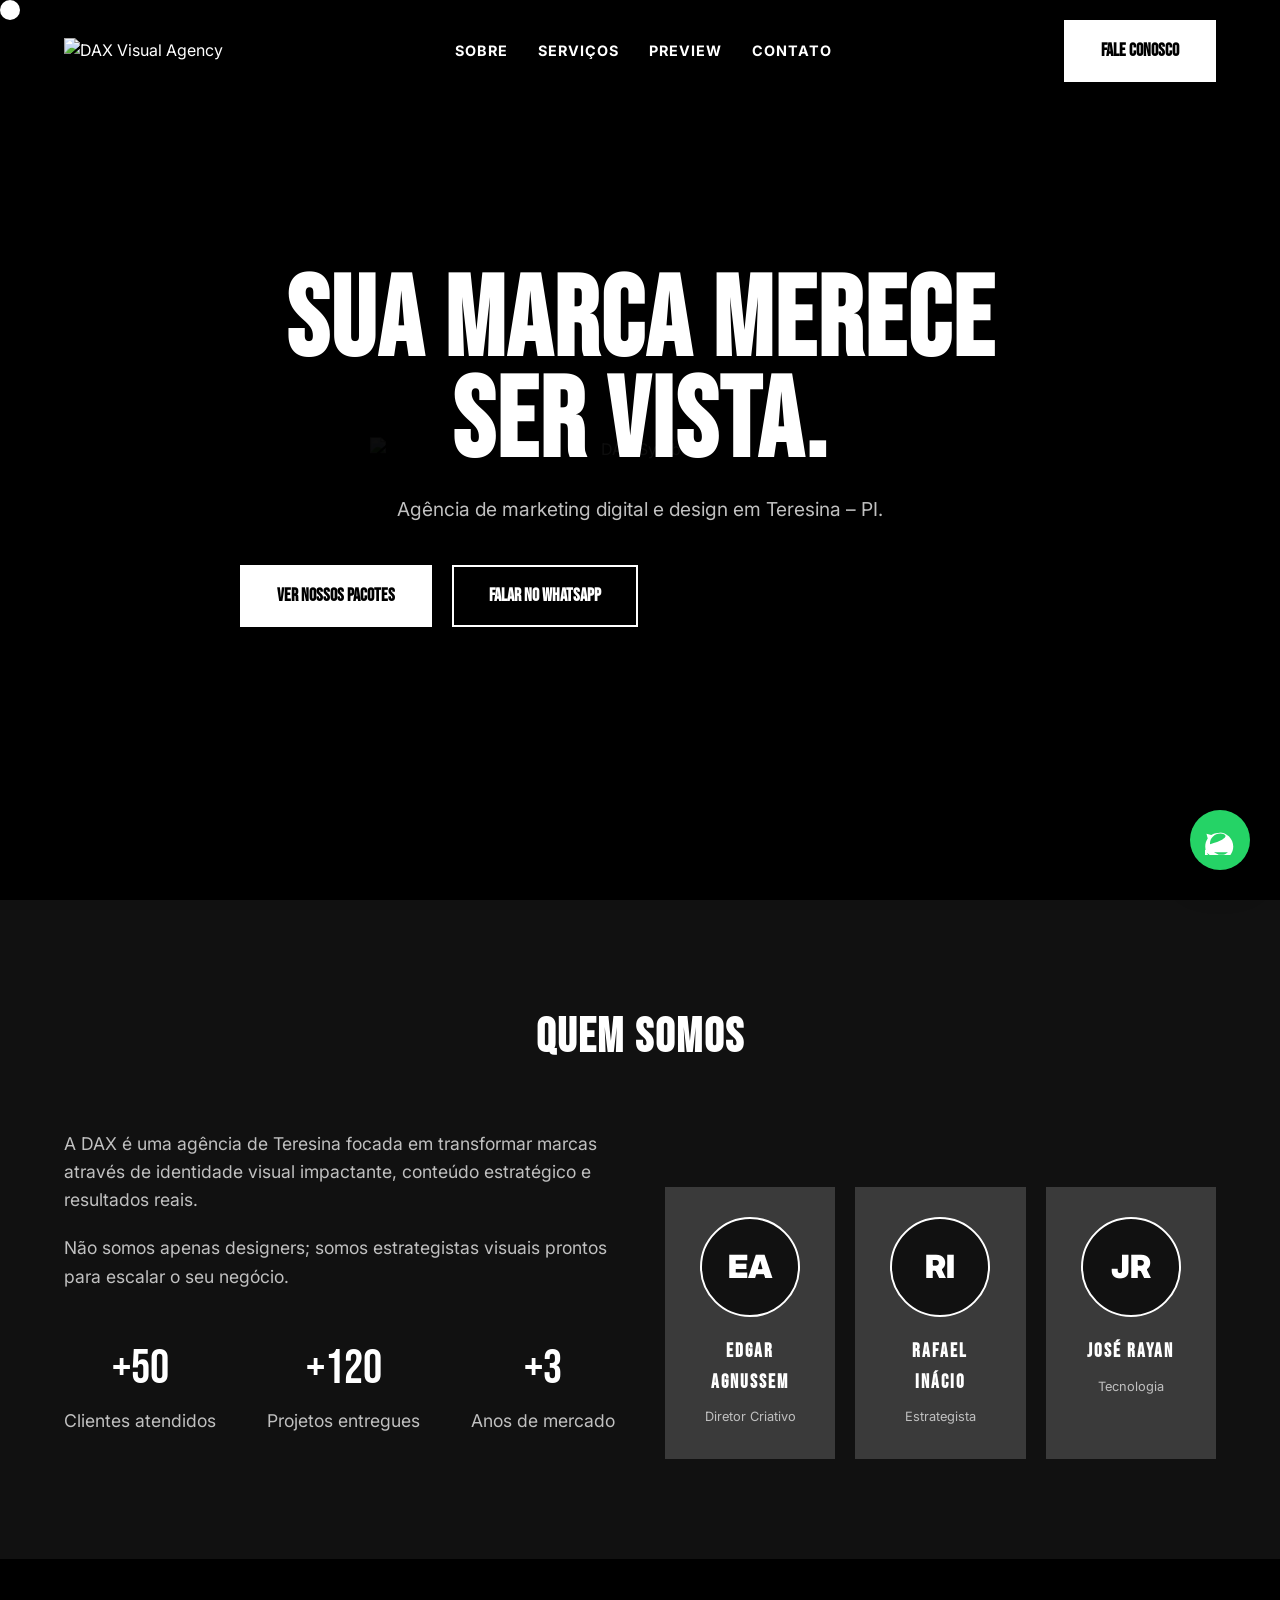
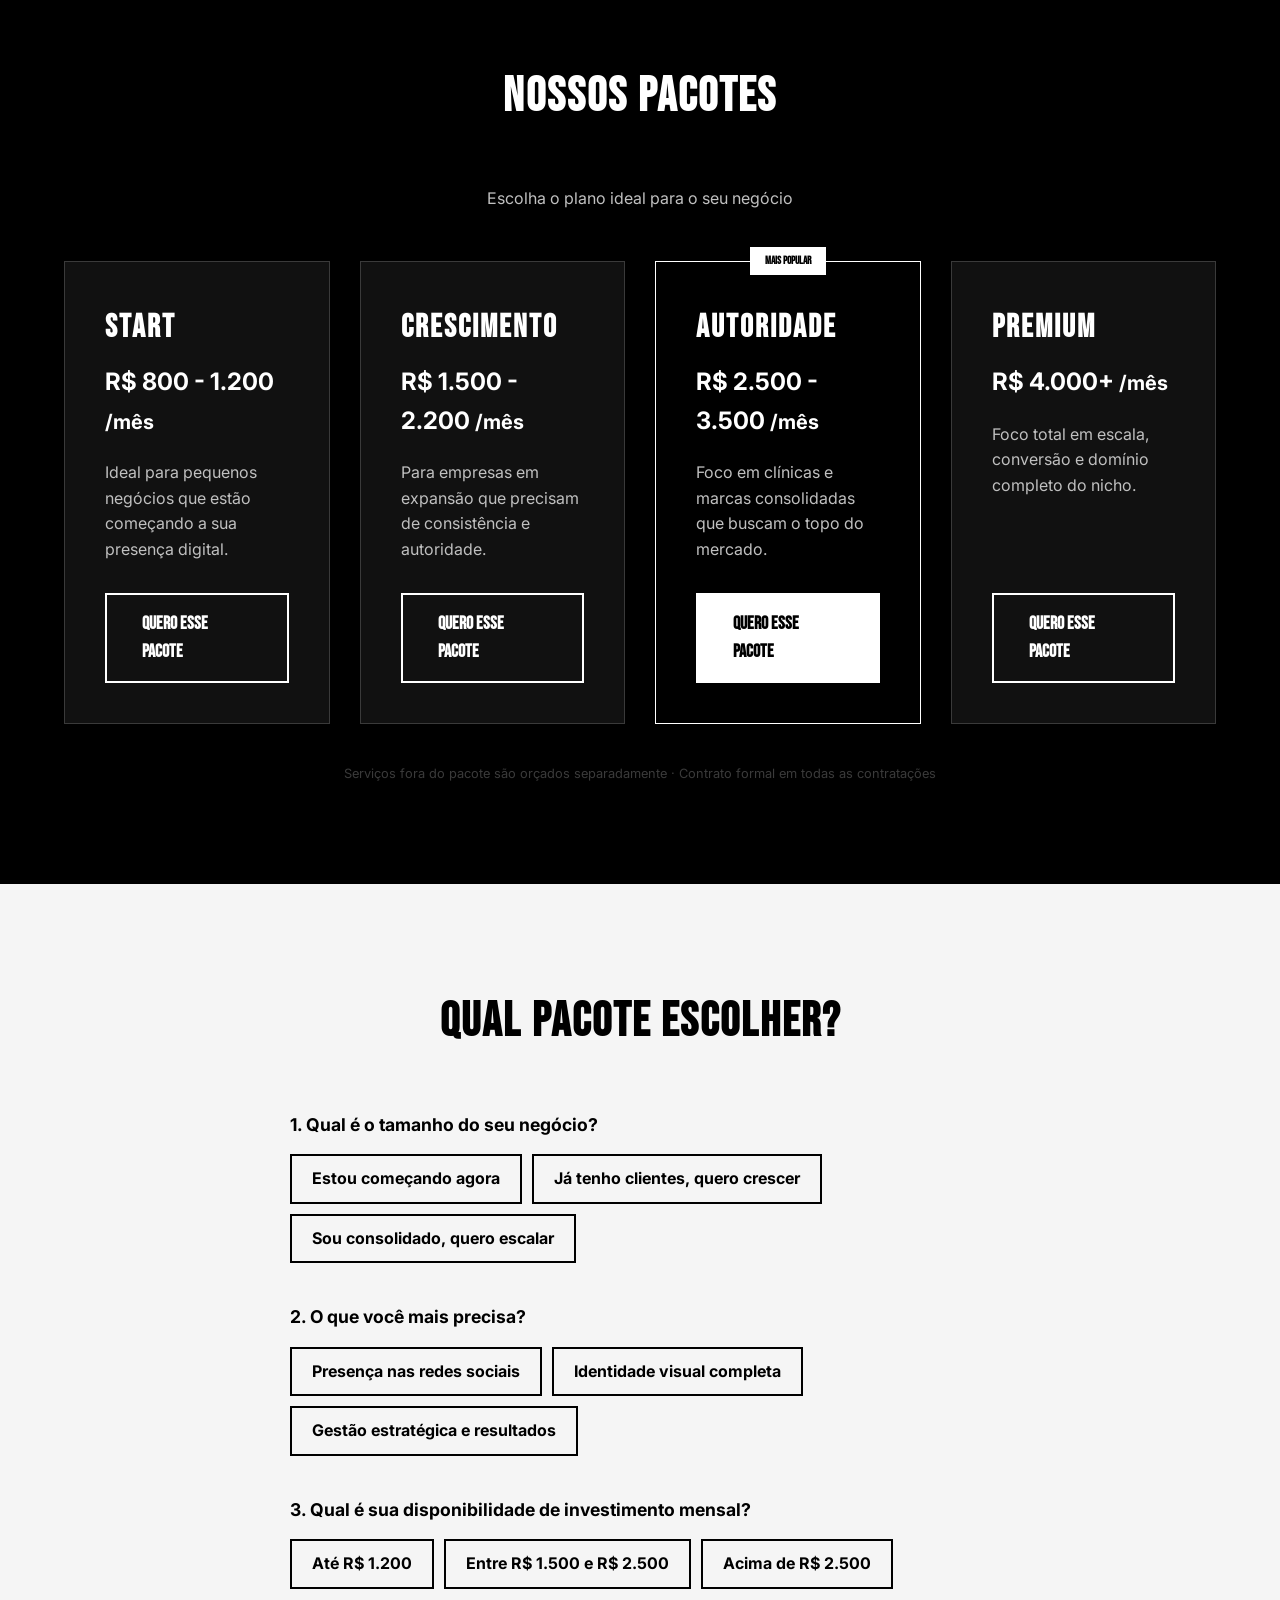
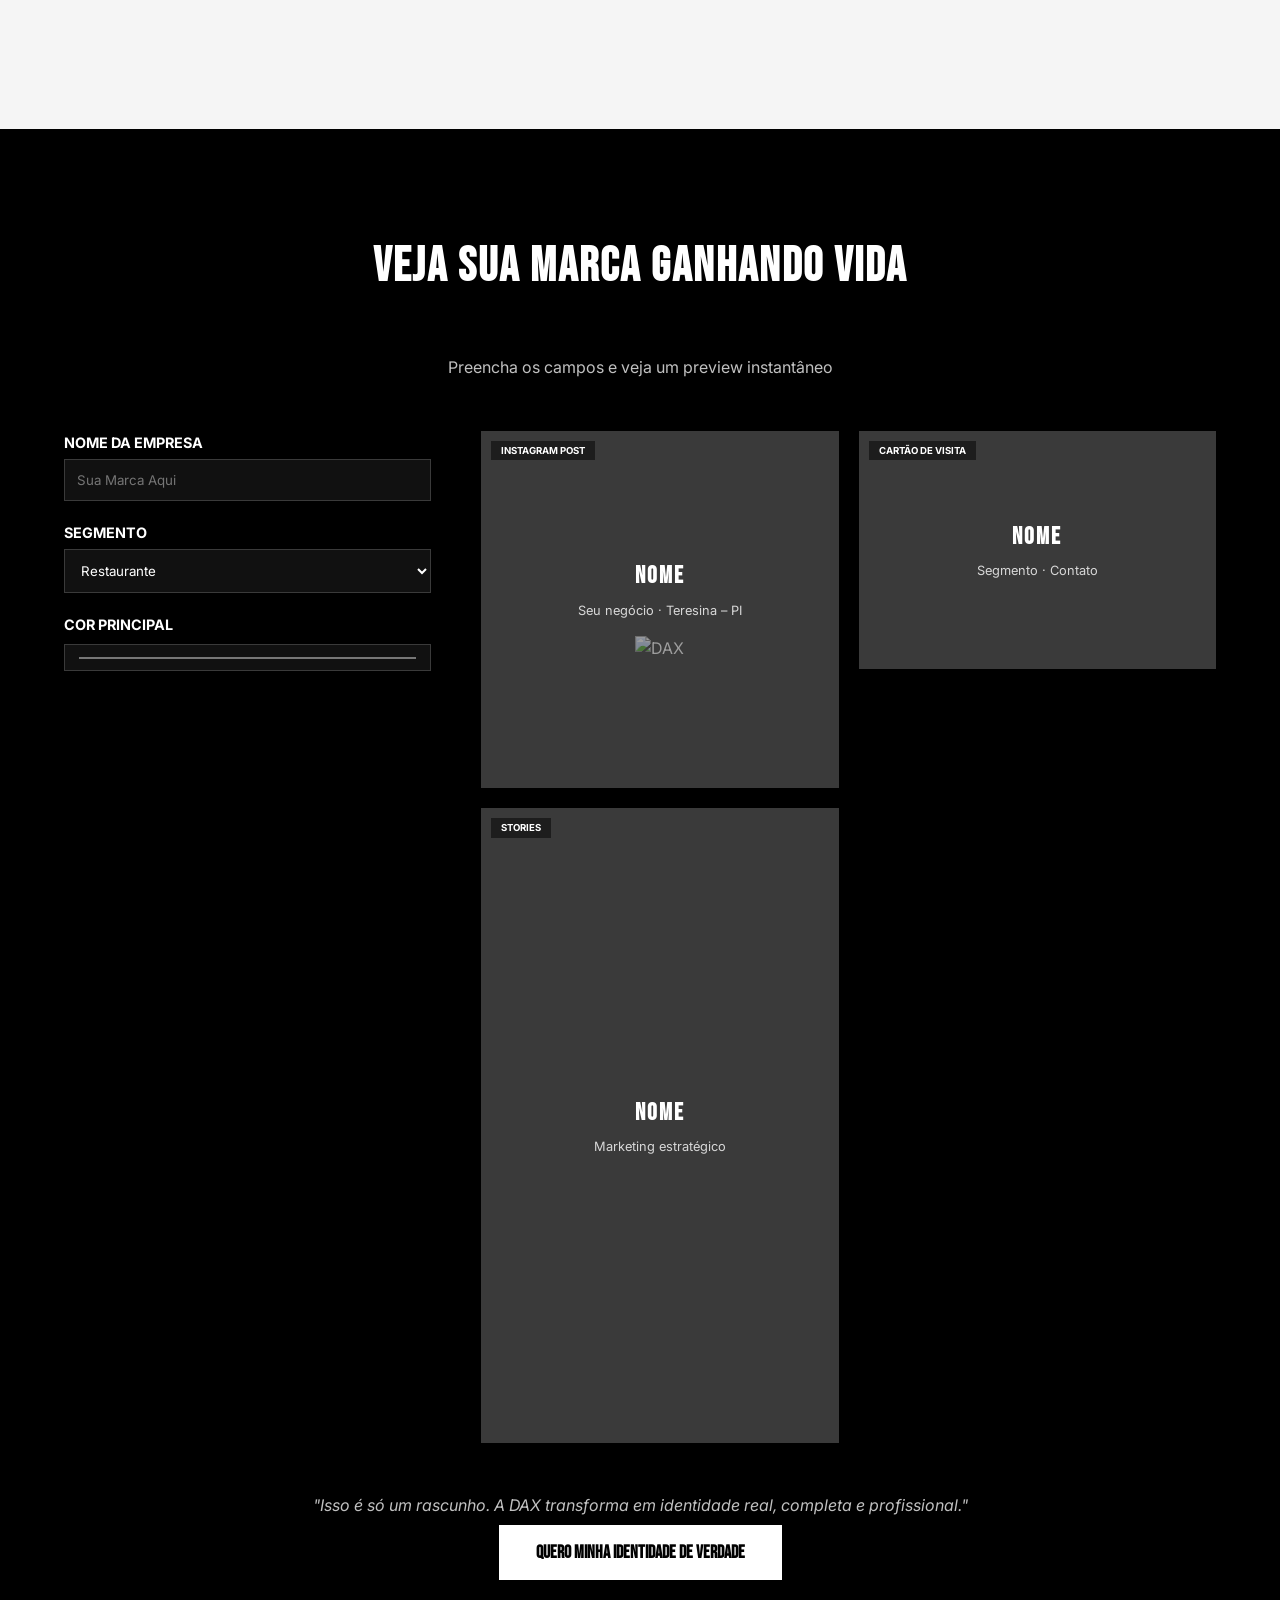
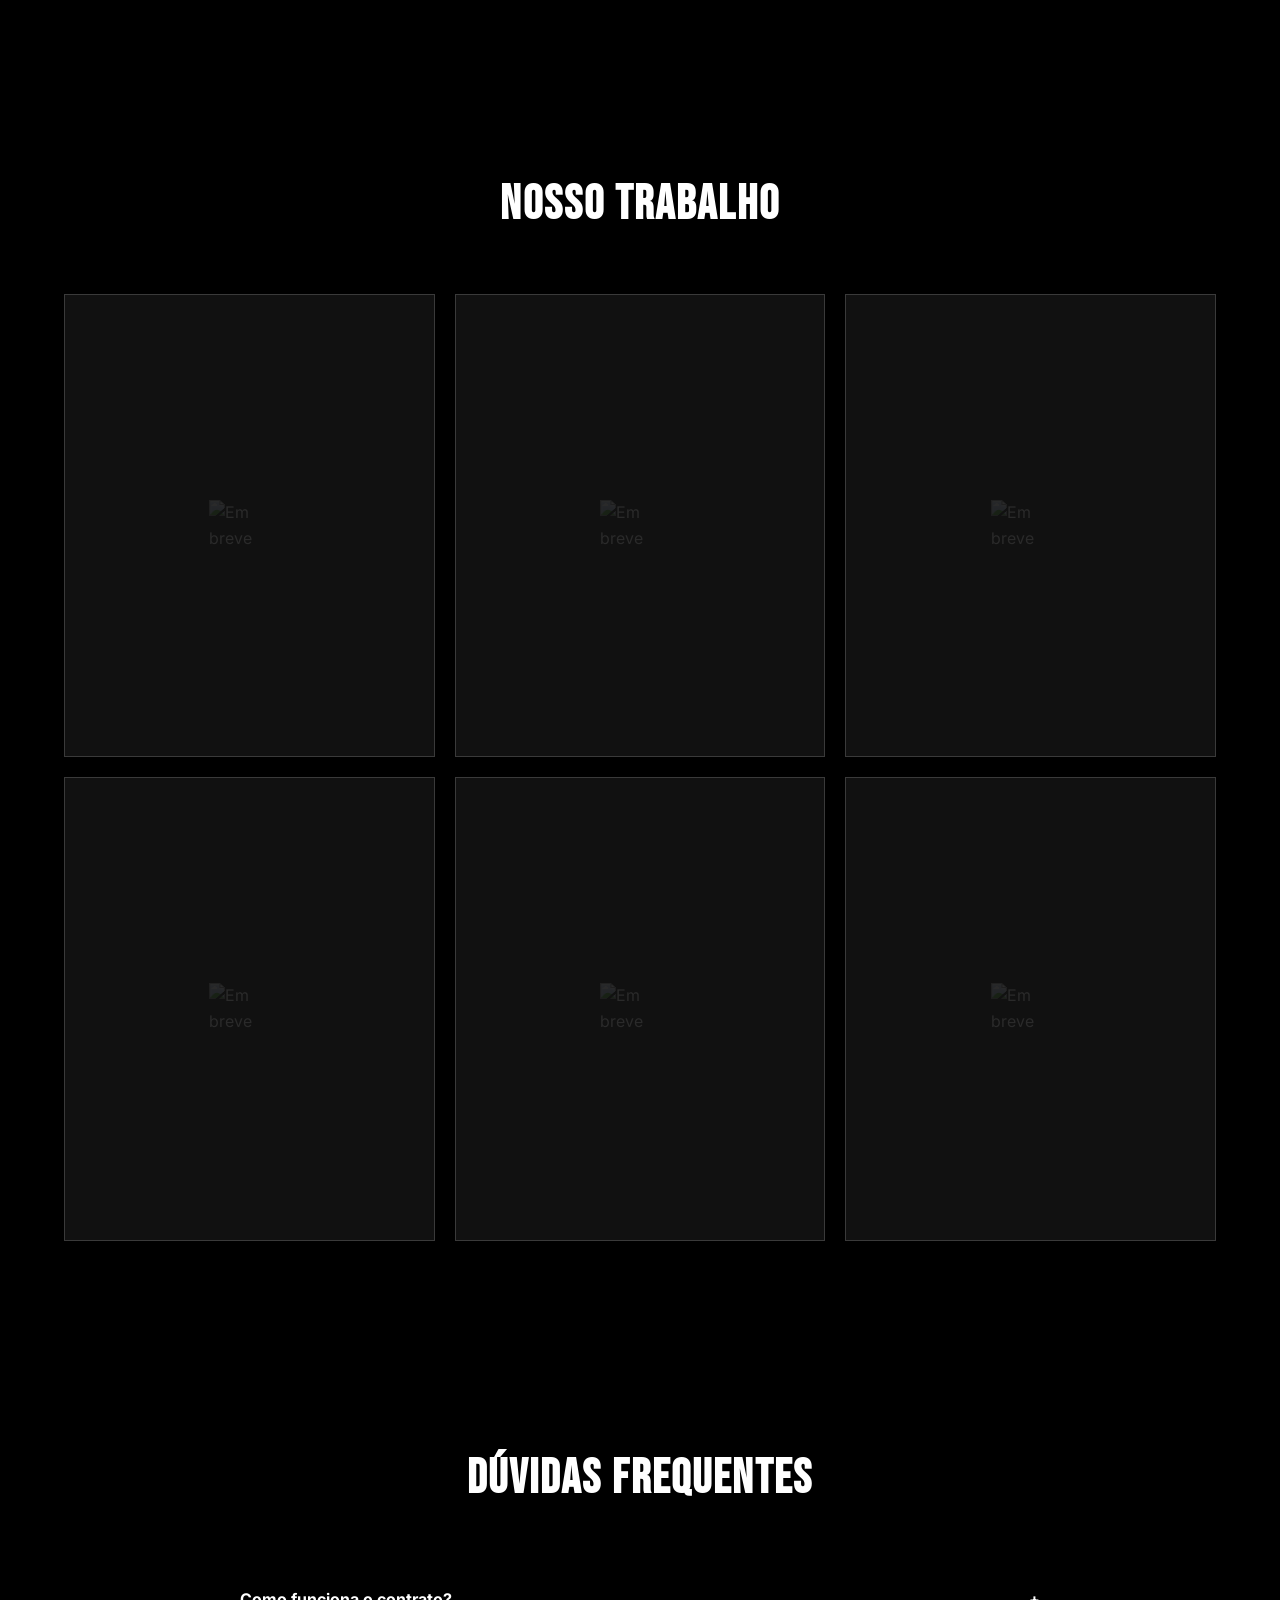
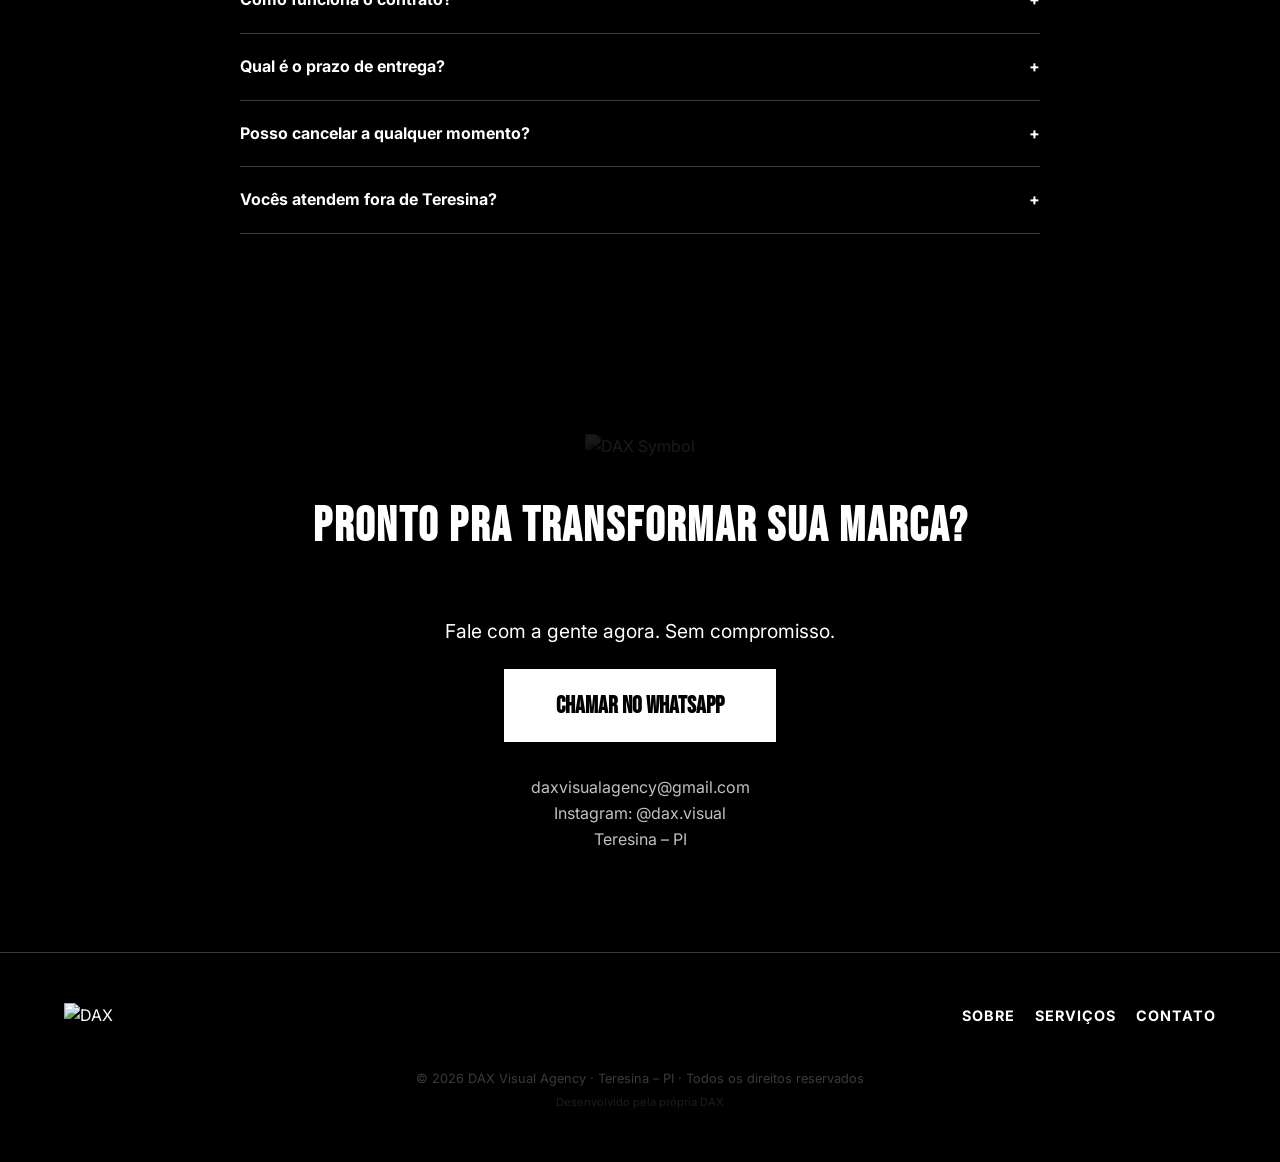
==== index.html @ 8c1d6dc1 "Add files via upload" ====
<!DOCTYPE html>
<html lang="pt-BR">
<head>
    <meta charset="UTF-8">
    <meta name="viewport" content="width=device-width, initial-scale=1.0">
    <title>DAX Visual Agency — Marketing Digital e Design em Teresina PI</title>
    
    <!-- SEO Meta Tags -->
    <meta name="description" content="Agência de marketing digital, identidade visual e gestão de redes sociais em Teresina – PI. Pacotes a partir de R$ 800/mês.">
    <meta name="keywords" content="agência marketing digital Teresina, design gráfico Teresina PI, gestão redes sociais Teresina, identidade visual Piauí">
    <meta name="author" content="DAX Visual Agency">
    
    <!-- Open Graph -->
    <meta property="og:title" content="DAX Visual Agency — Sua marca merece ser vista.">
    <meta property="og:description" content="Marketing digital e design de alto nível em Teresina – PI.">
    <meta property="og:image" content="assets/og-image.png">
    <meta property="og:url" content="https://dax-agency.github.io/">
    <meta property="og:type" content="website">
    
    <!-- PWA -->
    <link rel="manifest" href="manifest.json">
    <meta name="theme-color" content="#000000">
    <link rel="apple-touch-icon" href="assets/simbolo-dax.png">
    
    <!-- Favicon -->
    <link rel="icon" type="image/png" href="assets/simbolo-dax.png">
    
    <!-- Styles -->
    <link rel="stylesheet" href="css/style.css">
</head>
<body>
    <div class="custom-cursor"></div>

    <!-- Header -->
    <header id="main-header">
        <div class="logo">
            <a href="#"><img src="assets/logo-dax.png" alt="DAX Visual Agency"></a>
        </div>
        <nav>
            <ul class="nav-links">
                <li><a href="#sobre">Sobre</a></li>
                <li><a href="#pacotes">Serviços</a></li>
                <li><a href="#brand-preview">Preview</a></li>
                <li><a href="#contato">Contato</a></li>
            </ul>
        </nav>
        <a href="https://wa.me/5586988922992" class="btn btn-header">Fale Conosco</a>
        <div class="hamburger">
            <span></span>
            <span></span>
            <span></span>
        </div>
    </header>

    <!-- Hero Section -->
    <section class="hero">
        <img src="assets/simbolo-dax.png" class="hero-bg-symbol" alt="DAX Symbol">
        <div class="hero-content">
            <h1 id="hero-title">Sua marca merece ser vista.</h1>
            <p id="hero-subtitle">Agência de marketing digital e design em Teresina – PI.</p>
            <div class="hero-btns">
                <a href="#pacotes" class="btn btn-primary">Ver nossos pacotes</a>
                <a href="https://wa.me/5586988922992" class="btn btn-secondary">Falar no WhatsApp</a>
            </div>
        </div>
    </section>

    <!-- Sobre Section -->
    <section class="sobre" id="sobre">
        <div class="container">
            <h2 class="section-title">Quem Somos</h2>
            <div class="sobre-content">
                <div class="sobre-text">
                    <p>A DAX é uma agência de Teresina focada em transformar marcas através de identidade visual impactante, conteúdo estratégico e resultados reais.</p>
                    <p>Não somos apenas designers; somos estrategistas visuais prontos para escalar o seu negócio.</p>
                    
                    <div class="counters">
                        <div class="counter-item">
                            <span class="counter-number" data-target="50">+0</span>
                            <p>Clientes atendidos</p>
                        </div>
                        <div class="counter-item">
                            <span class="counter-number" data-target="120">+0</span>
                            <p>Projetos entregues</p>
                        </div>
                        <div class="counter-item">
                            <span class="counter-number" data-target="3">0</span>
                            <p>Anos de mercado</p>
                        </div>
                    </div>
                </div>
                
                <div class="socio-cards">
                    <div class="socio-card stagger-item">
                        <div class="socio-img">EA</div>
                        <h3>Edgar Agnussem</h3>
                        <span>Diretor Criativo</span>
                    </div>
                    <div class="socio-card stagger-item">
                        <div class="socio-img">RI</div>
                        <h3>Rafael Inácio</h3>
                        <span>Estrategista</span>
                    </div>
                    <div class="socio-card stagger-item">
                        <div class="socio-img">JR</div>
                        <h3>José Rayan</h3>
                        <span>Tecnologia</span>
                    </div>
                </div>
            </div>
        </div>
    </section>

    <!-- Pacotes Section -->
    <section class="pacotes" id="pacotes">
        <div class="container">
            <h2 class="section-title">Nossos Pacotes</h2>
            <p style="text-align: center; margin-bottom: 50px; color: var(--gray-300);">Escolha o plano ideal para o seu negócio</p>
            
            <div class="pacotes-grid">
                <!-- Start -->
                <div class="pacote-card stagger-item">
                    <div>
                        <h3>START</h3>
                        <p class="pacote-price">R$ 800 - 1.200 <small>/mês</small></p>
                        <p class="pacote-desc">Ideal para pequenos negócios que estão começando a sua presença digital.</p>
                    </div>
                    <a href="https://wa.me/5586988922992?text=Olá! Tenho interesse no pacote START. Pode me passar mais detalhes?" class="btn btn-secondary pacote-btn">Quero esse pacote</a>
                </div>
                
                <!-- Crescimento -->
                <div class="pacote-card stagger-item">
                    <div>
                        <h3>CRESCIMENTO</h3>
                        <p class="pacote-price">R$ 1.500 - 2.200 <small>/mês</small></p>
                        <p class="pacote-desc">Para empresas em expansão que precisam de consistência e autoridade.</p>
                    </div>
                    <a href="https://wa.me/5586988922992?text=Olá! Tenho interesse no pacote CRESCIMENTO. Pode me passar mais detalhes?" class="btn btn-secondary pacote-btn">Quero esse pacote</a>
                </div>
                
                <!-- Autoridade -->
                <div class="pacote-card pop stagger-item">
                    <div>
                        <h3>AUTORIDADE</h3>
                        <p class="pacote-price">R$ 2.500 - 3.500 <small>/mês</small></p>
                        <p class="pacote-desc">Foco em clínicas e marcas consolidadas que buscam o topo do mercado.</p>
                    </div>
                    <a href="https://wa.me/5586988922992?text=Olá! Tenho interesse no pacote AUTORIDADE. Pode me passar mais detalhes?" class="btn btn-primary pacote-btn">Quero esse pacote</a>
                </div>
                
                <!-- Premium -->
                <div class="pacote-card stagger-item">
                    <div>
                        <h3>PREMIUM</h3>
                        <p class="pacote-price">R$ 4.000+ <small>/mês</small></p>
                        <p class="pacote-desc">Foco total em escala, conversão e domínio completo do nicho.</p>
                    </div>
                    <a href="https://wa.me/5586988922992?text=Olá! Tenho interesse no pacote PREMIUM. Pode me passar mais detalhes?" class="btn btn-secondary pacote-btn">Quero esse pacote</a>
                </div>
            </div>
            
            <p class="pacote-nota">Serviços fora do pacote são orçados separadamente · Contrato formal em todas as contratações</p>
        </div>
    </section>

    <!-- Calculadora Section -->
    <section class="calculadora">
        <div class="container">
            <h2 class="section-title">Qual pacote escolher?</h2>
            
            <div class="calc-box">
                <div class="calc-step" data-step="1">
                    <p>1. Qual é o tamanho do seu negócio?</p>
                    <div class="calc-options">
                        <div class="calc-opt" data-value="1">Estou começando agora</div>
                        <div class="calc-opt" data-value="2">Já tenho clientes, quero crescer</div>
                        <div class="calc-opt" data-value="3">Sou consolidado, quero escalar</div>
                    </div>
                </div>
                
                <div class="calc-step" data-step="2">
                    <p>2. O que você mais precisa?</p>
                    <div class="calc-options">
                        <div class="calc-opt" data-value="social">Presença nas redes sociais</div>
                        <div class="calc-opt" data-value="branding">Identidade visual completa</div>
                        <div class="calc-opt" data-value="results">Gestão estratégica e resultados</div>
                    </div>
                </div>
                
                <div class="calc-step" data-step="3">
                    <p>3. Qual é sua disponibilidade de investimento mensal?</p>
                    <div class="calc-options">
                        <div class="calc-opt" data-value="low">Até R$ 1.200</div>
                        <div class="calc-opt" data-value="mid">Entre R$ 1.500 e R$ 2.500</div>
                        <div class="calc-opt" data-value="high">Acima de R$ 2.500</div>
                    </div>
                </div>
                
                <div class="calc-result" id="calc-result">
                    <h3>O pacote ideal para você é: <span id="recommended-package">...</span></h3>
                    <p style="margin: 15px 0;">Com base nas suas respostas, este plano é o que trará mais retorno imediato.</p>
                    <a href="#" id="calc-wp-link" class="btn btn-primary">Quero o Pacote <span id="btn-package-name">X</span></a>
                </div>
            </div>
        </div>
    </section>

    <!-- Brand Preview Section -->
    <section class="brand-preview" id="brand-preview">
        <div class="container">
            <h2 class="section-title">Veja sua marca ganhando vida</h2>
            <p style="text-align: center; margin-bottom: 50px; color: var(--gray-300);">Preencha os campos e veja um preview instantâneo</p>
            
            <div class="bp-content">
                <div class="bp-form">
                    <div class="bp-input-group">
                        <label>Nome da Empresa</label>
                        <input type="text" id="brand-name" placeholder="Sua Marca Aqui" maxlength="25">
                    </div>
                    <div class="bp-input-group">
                        <label>Segmento</label>
                        <select id="brand-segment">
                            <option value="Restaurante">Restaurante</option>
                            <option value="Barbearia">Barbearia</option>
                            <option value="Clínica">Clínica</option>
                            <option value="Loja">Loja</option>
                            <option value="Escritório">Escritório</option>
                            <option value="Outro">Outro</option>
                        </select>
                    </div>
                    <div class="bp-input-group">
                        <label>Cor Principal</label>
                        <input type="color" id="brand-color" value="#FFFFFF">
                    </div>
                </div>
                
                <div class="bp-previews">
                    <!-- Instagram Post -->
                    <div class="mock mock-instagram" id="mock-ig">
                        <span class="mock-label">INSTAGRAM POST</span>
                        <div class="mock-content">
                            <h4 class="brand-display">NOME</h4>
                            <p class="brand-sub">Seu negócio · Teresina – PI</p>
                            <img src="assets/simbolo-dax.png" class="mock-logo" alt="DAX">
                        </div>
                    </div>
                    
                    <!-- Business Card -->
                    <div class="mock mock-card" id="mock-bc">
                        <span class="mock-label">CARTÃO DE VISITA</span>
                        <div class="mock-content">
                            <h4 class="brand-display">NOME</h4>
                            <p class="brand-sub-full">Segmento · Contato</p>
                        </div>
                    </div>
                    
                    <!-- Stories -->
                    <div class="mock mock-stories" id="mock-st">
                        <span class="mock-label">STORIES</span>
                        <div class="mock-content">
                            <h4 class="brand-display">NOME</h4>
                            <p class="brand-sub">Marketing estratégico</p>
                        </div>
                    </div>
                </div>
            </div>
            
            <div style="text-align: center; margin-top: 50px;">
                <p style="margin-bottom: 20px; font-style: italic; color: var(--gray-300);">"Isso é só um rascunho. A DAX transforma em identidade real, completa e profissional."</p>
                <a href="https://wa.me/5586988922992" class="btn btn-primary">Quero minha identidade de verdade</a>
            </div>
        </div>
    </section>

    <!-- Portfolio Section -->
    <section class="portfolio">
        <div class="container">
            <h2 class="section-title">Nosso Trabalho</h2>
            <div class="portfolio-grid">
                <div class="port-item"><img src="assets/simbolo-dax.png" alt="Em breve"><div class="overlay"><h4>Em breve</h4><p>Projeto em desenvolvimento</p></div></div>
                <div class="port-item"><img src="assets/simbolo-dax.png" alt="Em breve"><div class="overlay"><h4>Em breve</h4><p>Projeto em desenvolvimento</p></div></div>
                <div class="port-item"><img src="assets/simbolo-dax.png" alt="Em breve"><div class="overlay"><h4>Em breve</h4><p>Projeto em desenvolvimento</p></div></div>
                <div class="port-item"><img src="assets/simbolo-dax.png" alt="Em breve"><div class="overlay"><h4>Em breve</h4><p>Projeto em desenvolvimento</p></div></div>
                <div class="port-item"><img src="assets/simbolo-dax.png" alt="Em breve"><div class="overlay"><h4>Em breve</h4><p>Projeto em desenvolvimento</p></div></div>
                <div class="port-item"><img src="assets/simbolo-dax.png" alt="Em breve"><div class="overlay"><h4>Em breve</h4><p>Projeto em desenvolvimento</p></div></div>
            </div>
        </div>
    </section>

    <!-- FAQ Section -->
    <section class="faq">
        <div class="container">
            <h2 class="section-title">Dúvidas Frequentes</h2>
            <div class="faq-accordion">
                <div class="faq-item">
                    <div class="faq-question">Como funciona o contrato? <span>+</span></div>
                    <div class="faq-answer">Formalizamos tudo por contrato antes de começar. Você recebe via WhatsApp e assina digitalmente.</div>
                </div>
                <div class="faq-item">
                    <div class="faq-question">Qual é o prazo de entrega? <span>+</span></div>
                    <div class="faq-answer">O prazo depende do pacote contratado e da complexidade do projeto. Alinhamos tudo no início.</div>
                </div>
                <div class="faq-item">
                    <div class="faq-question">Posso cancelar a qualquer momento? <span>+</span></div>
                    <div class="faq-answer">Sim, com um aviso prévio de 30 dias conforme estabelecido em contrato.</div>
                </div>
                <div class="faq-item">
                    <div class="faq-question">Vocês atendem fora de Teresina? <span>+</span></div>
                    <div class="faq-answer">Sim! Atendemos clientes em todo o Brasil e até no exterior de forma 100% remota.</div>
                </div>
            </div>
        </div>
    </section>

    <!-- CTA Final -->
    <section class="cta-final" id="contato">
        <div class="container" style="text-align: center;">
            <img src="assets/simbolo-dax.png" style="width: 150px; opacity: 0.1; margin-bottom: 30px;" alt="DAX Symbol">
            <h2 class="section-title">Pronto pra transformar sua marca?</h2>
            <p style="font-size: 1.2rem; margin-bottom: 40px;">Fale com a gente agora. Sem compromisso.</p>
            <a href="https://wa.me/5586988922992" class="btn btn-primary" style="font-size: 1.5rem; padding: 20px 50px;">Chamar no WhatsApp</a>
            <div style="margin-top: 50px; color: var(--gray-300);">
                <p>daxvisualagency@gmail.com</p>
                <p>Instagram: @dax.visual</p>
                <p>Teresina – PI</p>
            </div>
        </div>
    </section>

    <!-- Footer -->
    <footer>
        <div class="container">
            <div class="footer-top">
                <div class="logo"><img src="assets/logo-dax.png" alt="DAX"></div>
                <nav class="footer-nav">
                    <ul>
                        <li><a href="#sobre">Sobre</a></li>
                        <li><a href="#pacotes">Serviços</a></li>
                        <li><a href="#contato">Contato</a></li>
                    </ul>
                </nav>
            </div>
            <div class="footer-bottom">
                <p>© 2026 DAX Visual Agency · Teresina – PI · Todos os direitos reservados</p>
                <p style="font-size: 0.7rem; margin-top: 5px; opacity: 0.5;">Desenvolvido pela própria DAX</p>
            </div>
        </div>
    </footer>

    <!-- WhatsApp Floating Button -->
    <a href="https://wa.me/5586988922992" class="wa-floating" id="wa-btn" target="_blank">
        <svg viewBox="0 0 24 24"><path d="M12.031 6.172c-2.32 0-4.591.542-6.558 1.566l-.471.246-3.834-1.006 1.024 3.743-.271.431c-1.127 1.792-1.722 3.882-1.722 6.035 0 6.176 5.035 11.203 11.217 11.203 2.993 0 5.802-1.16 7.913-3.268 2.108-2.107 3.268-4.912 3.268-7.935 0-6.176-5.044-11.203-11.226-11.203zM18.336 21.824c-1.336 1.334-3.111 2.062-5.006 2.062-3.926 0-7.393-2.393-8.677-5.942l-.28-.772-2.112-.554 1.137 4.143-4.143-1.137.554 2.112.772.28c3.549 1.284 5.942 4.751 5.942 8.677 0 1.895-.728 3.67-2.062 5.006l-.16.16c-1.637 1.637-3.812 2.538-6.126 2.538-4.78 0-8.672-3.891-8.672-8.672 0-2.314.901-4.489 2.538-6.126l.16-.16c1.334-1.336 3.111-2.064 5.004-2.064 3.926 0 7.394 2.393 8.677 5.942l.28.772 2.112.554-1.137-4.143 4.143 1.137-.554-2.112-.772-.28c-3.549-1.284-5.942-4.751-5.942-8.677 0-1.895.728-3.67 2.062-5.006l.16-.16c1.637-1.637 3.812-2.538 6.126-2.538 4.78 0 8.672 3.891-8.672 8.672 0 2.314-.901 4.489-2.538 6.126l-.16.16z"/></svg>
    </a>

    <!-- Scripts -->
    <script src="js/app.js"></script>
</body>
</html>
---- css/style.css ----
@import url('https://fonts.googleapis.com/css2?family=Bebas+Neue&family=Inter:wght@300;400;700;900&display=swap');

:root {
    --black:    #000000;
    --white:    #FFFFFF;
    --gray-100: #F5F5F5;
    --gray-300: #C0C0C0;
    --gray-600: #3A3A3A;
    --gray-900: #111111;
    
    --font-display: 'Bebas Neue', sans-serif;
    --font-body: 'Inter', sans-serif;
    
    --transition-smooth: all 0.3s cubic-bezier(0.4, 0, 0.2, 1);
}

* {
    margin: 0;
    padding: 0;
    box-sizing: border-box;
}

body {
    cursor: none;
}

html {
    scroll-behavior: smooth;
    background-color: var(--black);
    color: var(--white);
    font-family: var(--font-body);
}

body {
    overflow-x: hidden;
    line-height: 1.6;
}

h1, h2, h3, h4 {
    font-family: var(--font-display);
    text-transform: uppercase;
    letter-spacing: 2px;
}

a {
    text-decoration: none;
    color: inherit;
    transition: var(--transition-smooth);
}

ul {
    list-style: none;
}

section {
    padding: 100px 5%;
}

.container {
    max-width: 1200px;
    margin: 0 auto;
}

/* Header */
header {
    position: fixed;
    top: 0;
    left: 0;
    width: 100%;
    padding: 20px 5%;
    display: flex;
    justify-content: space-between;
    align-items: center;
    z-index: 1000;
    transition: var(--transition-smooth);
}

header.scrolled {
    background: rgba(0, 0, 0, 0.95);
    backdrop-filter: blur(10px);
    padding: 15px 5%;
    border-bottom: 1px solid var(--gray-600);
}

.logo img {
    height: 40px;
}

nav ul {
    display: flex;
    gap: 30px;
}

nav ul li a {
    font-size: 0.9rem;
    font-weight: 700;
    text-transform: uppercase;
    letter-spacing: 1px;
}

nav ul li a:hover {
    color: var(--gray-300);
}

.hamburger {
    display: none;
    cursor: pointer;
}

.btn-header {
    background: var(--white);
    color: var(--black);
    padding: 10px 20px;
    font-weight: 900;
    font-family: var(--font-display);
    border: none;
}

/* Hero Section */
.hero {
    height: 100vh;
    display: flex;
    flex-direction: column;
    justify-content: center;
    align-items: center;
    text-align: center;
    position: relative;
    overflow: hidden;
    background: var(--black);
}

.hero-content {
    z-index: 2;
    max-width: 800px;
}

.hero h1 {
    font-size: clamp(3.5rem, 10vw, 7rem);
    line-height: 0.9;
    margin-bottom: 20px;
    opacity: 0;
    transform: translateY(30px);
}

.hero p {
    font-size: 1.2rem;
    color: var(--gray-300);
    margin-bottom: 40px;
    opacity: 0;
    transform: translateY(20px);
}

.hero-btns {
    display: flex;
    gap: 20px;
    opacity: 0;
    transform: translateY(20px);
}

.btn {
    padding: 15px 35px;
    font-family: var(--font-display);
    font-size: 1.1rem;
    text-transform: uppercase;
    font-weight: 700;
    cursor: pointer;
    border: 2px solid var(--white);
    transition: var(--transition-smooth);
}

.btn-primary {
    background: var(--white);
    color: var(--black);
}

.btn-primary:hover {
    background: transparent;
    color: var(--white);
}

.btn-secondary {
    background: transparent;
    color: var(--white);
}

.btn-secondary:hover {
    background: var(--white);
    color: var(--black);
}

.hero-bg-symbol {
    position: absolute;
    top: 50%;
    left: 50%;
    transform: translate(-50%, -50%);
    width: 60vh;
    opacity: 0.05;
    z-index: 1;
    transition: transform 0.1s ease-out;
}

/* Sobre Section */
.sobre {
    background: var(--gray-900);
}

.section-title {
    text-align: center;
    font-size: 3rem;
    margin-bottom: 50px;
}

.sobre-content {
    display: grid;
    grid-template-columns: 1fr 1fr;
    gap: 50px;
    align-items: center;
}

.sobre-text p {
    font-size: 1.1rem;
    color: var(--gray-300);
    margin-bottom: 20px;
}

.counters {
    display: flex;
    justify-content: space-between;
    margin-top: 40px;
}

.counter-item {
    text-align: center;
}

.counter-number {
    display: block;
    font-family: var(--font-display);
    font-size: 3rem;
}

.socio-cards {
    display: flex;
    justify-content: space-between;
    gap: 20px;
    margin-top: 60px;
}

.socio-card {
    flex: 1;
    background: var(--gray-600);
    padding: 30px;
    text-align: center;
    transition: var(--transition-smooth);
}

.socio-card:hover {
    transform: translateY(-10px);
}

.socio-img {
    width: 100px;
    height: 100px;
    background: var(--gray-900);
    border-radius: 50%;
    margin: 0 auto 20px;
    display: flex;
    justify-content: center;
    align-items: center;
    font-weight: 900;
    font-size: 2rem;
    border: 2px solid var(--white);
}

.socio-card h3 {
    font-size: 1.2rem;
    margin-bottom: 5px;
}

.socio-card span {
    font-size: 0.8rem;
    color: var(--gray-300);
}

/* Pacotes */
.pacotes-grid {
    display: grid;
    grid-template-columns: repeat(auto-fit, minmax(250px, 1fr));
    gap: 30px;
}

.pacote-card {
    background: var(--gray-900);
    padding: 40px;
    border: 1px solid var(--gray-600);
    display: flex;
    flex-direction: column;
    justify-content: space-between;
    transition: var(--transition-smooth);
    position: relative;
}

.pacote-card:hover {
    transform: scale(1.03);
    border-color: var(--white);
}

.pacote-card.pop {
    border-color: var(--white);
    background: var(--black);
    transform: scale(1.05);
}

.pacote-card.pop::after {
    content: "MAIS POPULAR";
    position: absolute;
    top: -15px;
    left: 50%;
    transform: translateX(-50%);
    background: var(--white);
    color: var(--black);
    padding: 5px 15px;
    font-family: var(--font-display);
    font-weight: 900;
    font-size: 0.7rem;
}

.pacote-card h3 {
    font-size: 2rem;
    margin-bottom: 10px;
}

.pacote-price {
    font-size: 1.5rem;
    margin-bottom: 20px;
    font-weight: 700;
}

.pacote-desc {
    color: var(--gray-300);
    margin-bottom: 30px;
}

.pacote-btn {
    width: 100%;
}

.pacote-nota {
    text-align: center;
    margin-top: 40px;
    color: var(--gray-600);
    font-size: 0.8rem;
}

/* Calculadora */
.calculadora {
    background: var(--gray-100);
    color: var(--black);
}

.calculadora .section-title {
    color: var(--black);
}

.calc-box {
    max-width: 700px;
    margin: 0 auto;
}

.calc-step {
    margin-bottom: 40px;
}

.calc-step p {
    font-weight: 700;
    margin-bottom: 15px;
    font-size: 1.1rem;
}

.calc-options {
    display: flex;
    flex-wrap: wrap;
    gap: 10px;
}

.calc-opt {
    padding: 10px 20px;
    border: 2px solid var(--black);
    cursor: pointer;
    font-weight: 700;
    transition: var(--transition-smooth);
}

.calc-opt:hover, .calc-opt.active {
    background: var(--black);
    color: var(--white);
}

.calc-result {
    margin-top: 50px;
    padding: 30px;
    border: 5px solid var(--black);
    text-align: center;
    display: none;
}

/* Brand Preview */
.brand-preview {
    background: var(--black);
}

.bp-content {
    display: grid;
    grid-template-columns: 1fr 2fr;
    gap: 50px;
}

.bp-form {
    display: flex;
    flex-direction: column;
    gap: 20px;
}

.bp-input-group label {
    display: block;
    margin-bottom: 5px;
    font-size: 0.9rem;
    font-weight: 700;
    text-transform: uppercase;
}

.bp-input-group input, .bp-input-group select {
    width: 100%;
    background: var(--gray-900);
    border: 1px solid var(--gray-600);
    padding: 12px;
    color: var(--white);
    font-family: var(--font-body);
}

.bp-previews {
    display: grid;
    grid-template-columns: 1fr 1fr;
    gap: 20px;
}

.mock {
    background: var(--gray-600);
    aspect-ratio: 1/1;
    position: relative;
    overflow: hidden;
    display: flex;
    flex-direction: column;
    justify-content: center;
    align-items: center;
    text-align: center;
    padding: 20px;
}

.mock-label {
    position: absolute;
    top: 10px;
    left: 10px;
    background: rgba(0,0,0,0.5);
    padding: 2px 10px;
    font-size: 0.6rem;
    font-weight: 700;
}

.mock-instagram { aspect-ratio: 1/1; }
.mock-card { aspect-ratio: 3/2; }
.mock-stories { aspect-ratio: 9/16; grid-row: span 2; }

.mock-content h4 {
    margin-bottom: 5px;
    font-size: 1.5rem;
}

.mock-content p {
    font-size: 0.8rem;
    opacity: 0.8;
}

.mock-logo {
    width: 30px;
    margin-top: 15px;
    opacity: 0.5;
}

/* Portfolio */
.portfolio-grid {
    display: grid;
    grid-template-columns: repeat(3, 1fr);
    gap: 20px;
}

.port-item {
    background: var(--gray-600);
    aspect-ratio: 4/5;
    display: flex;
    justify-content: center;
    align-items: center;
    position: relative;
    overflow: hidden;
    cursor: pointer;
}

.port-item img {
    width: 80px;
    opacity: 0.1;
}

.port-item .overlay {
    position: absolute;
    bottom: -100%;
    left: 0;
    width: 100%;
    background: var(--white);
    color: var(--black);
    padding: 20px;
    transition: var(--transition-smooth);
}

.port-item:hover .overlay {
    bottom: 0;
}

/* FAQ */
.faq-accordion {
    max-width: 800px;
    margin: 0 auto;
}

.faq-item {
    border-bottom: 1px solid var(--gray-600);
    padding: 20px 0;
}

.faq-question {
    display: flex;
    justify-content: space-between;
    align-items: center;
    cursor: pointer;
    font-weight: 700;
}

.faq-answer {
    max-height: 0;
    overflow: hidden;
    transition: max-height 0.3s ease-out;
    color: var(--gray-300);
}

.faq-item.active .faq-answer {
    max-height: 200px;
    margin-top: 15px;
}

/* Footer */
footer {
    padding: 50px 5%;
    border-top: 1px solid var(--gray-600);
}

.footer-top {
    display: flex;
    justify-content: space-between;
    align-items: center;
    margin-bottom: 40px;
}

.footer-nav ul {
    display: flex;
    gap: 20px;
}

.footer-bottom {
    text-align: center;
    font-size: 0.8rem;
    color: var(--gray-600);
}

/* WhatsApp Floating */
.wa-floating {
    position: fixed;
    bottom: 30px;
    right: 30px;
    width: 60px;
    height: 60px;
    background: #25D366;
    border-radius: 50%;
    display: flex;
    justify-content: center;
    align-items: center;
    z-index: 1000;
    box-shadow: 0 10px 30px rgba(0,0,0,0.5);
    opacity: 0;
    transform: scale(0);
    transition: var(--transition-smooth);
}

.wa-floating.show {
    opacity: 1;
    transform: scale(1);
    animation: pulse 2s infinite;
}

@keyframes pulse {
    0% { box-shadow: 0 0 0 0 rgba(37, 211, 102, 0.7); }
    70% { box-shadow: 0 0 0 20px rgba(37, 211, 102, 0); }
    100% { box-shadow: 0 0 0 0 rgba(37, 211, 102, 0); }
}

.wa-floating svg {
    fill: white;
    width: 30px;
}

/* Custom Cursor */
.custom-cursor {
    width: 20px;
    height: 20px;
    background-color: var(--white);
    border-radius: 50%;
    position: fixed;
    pointer-events: none;
    z-index: 9999;
    mix-blend-mode: difference;
    transition: transform 0.1s ease;
    display: none;
}

@media (pointer: fine) {
    .custom-cursor { display: block; }
}

.cursor-hover {
    transform: scale(3.5);
}

/* Enhanced Portfolio Hover */
.port-item {
    background: var(--gray-900);
    border: 1px solid var(--gray-600);
    overflow: hidden;
    position: relative;
}

.port-item img {
    transition: var(--transition-smooth);
}

.port-item:hover img {
    transform: scale(1.1) rotate(5deg);
    opacity: 0.05;
}

.port-item .overlay {
    height: 100%;
    bottom: -100%;
    display: flex;
    flex-direction: column;
    justify-content: center;
    align-items: center;
    text-align: center;
    background: rgba(255, 255, 255, 0.95);
    backdrop-filter: blur(5px);
}

.port-item:hover .overlay {
    bottom: 0;
}

/* Staggered Reveal Classes */
.stagger-item {
    opacity: 0;
    transform: translateY(30px);
    transition: opacity 0.8s cubic-bezier(0.4, 0, 0.2, 1), transform 0.8s cubic-bezier(0.4, 0, 0.2, 1);
}

.stagger-item.revealed {
    opacity: 1;
    transform: translateY(0);
}

/* Mobile Responsivity */
@media (max-width: 1024px) {
    .bp-content { grid-template-columns: 1fr; }
    .custom-cursor { display: none !important; }
}

@media (max-width: 768px) {
    section { padding: 80px 5%; }
    .nav-links { display: none; }
    .hamburger { display: block; }
    
    .hero h1 { font-size: 4rem; }
    
    .sobre-content { grid-template-columns: 1fr; }
    .socio-cards { flex-direction: column; }
    
    .pacotes-grid {
        display: flex;
        overflow-x: auto;
        padding-bottom: 20px;
        scroll-snap-type: x mandatory;
    }
    
    .pacote-card {
        min-width: 280px;
        scroll-snap-align: center;
    }
    
    .bp-previews { grid-template-columns: 1fr; }
    .portfolio-grid { grid-template-columns: 1fr 1fr; }
}

@media (max-width: 480px) {
    .hero h1 { font-size: 3rem; }
    .hero-btns { flex-direction: column; width: 100%; }
    .btn { width: 100%; text-align: center; }
    .portfolio-grid { grid-template-columns: 1fr; }
}
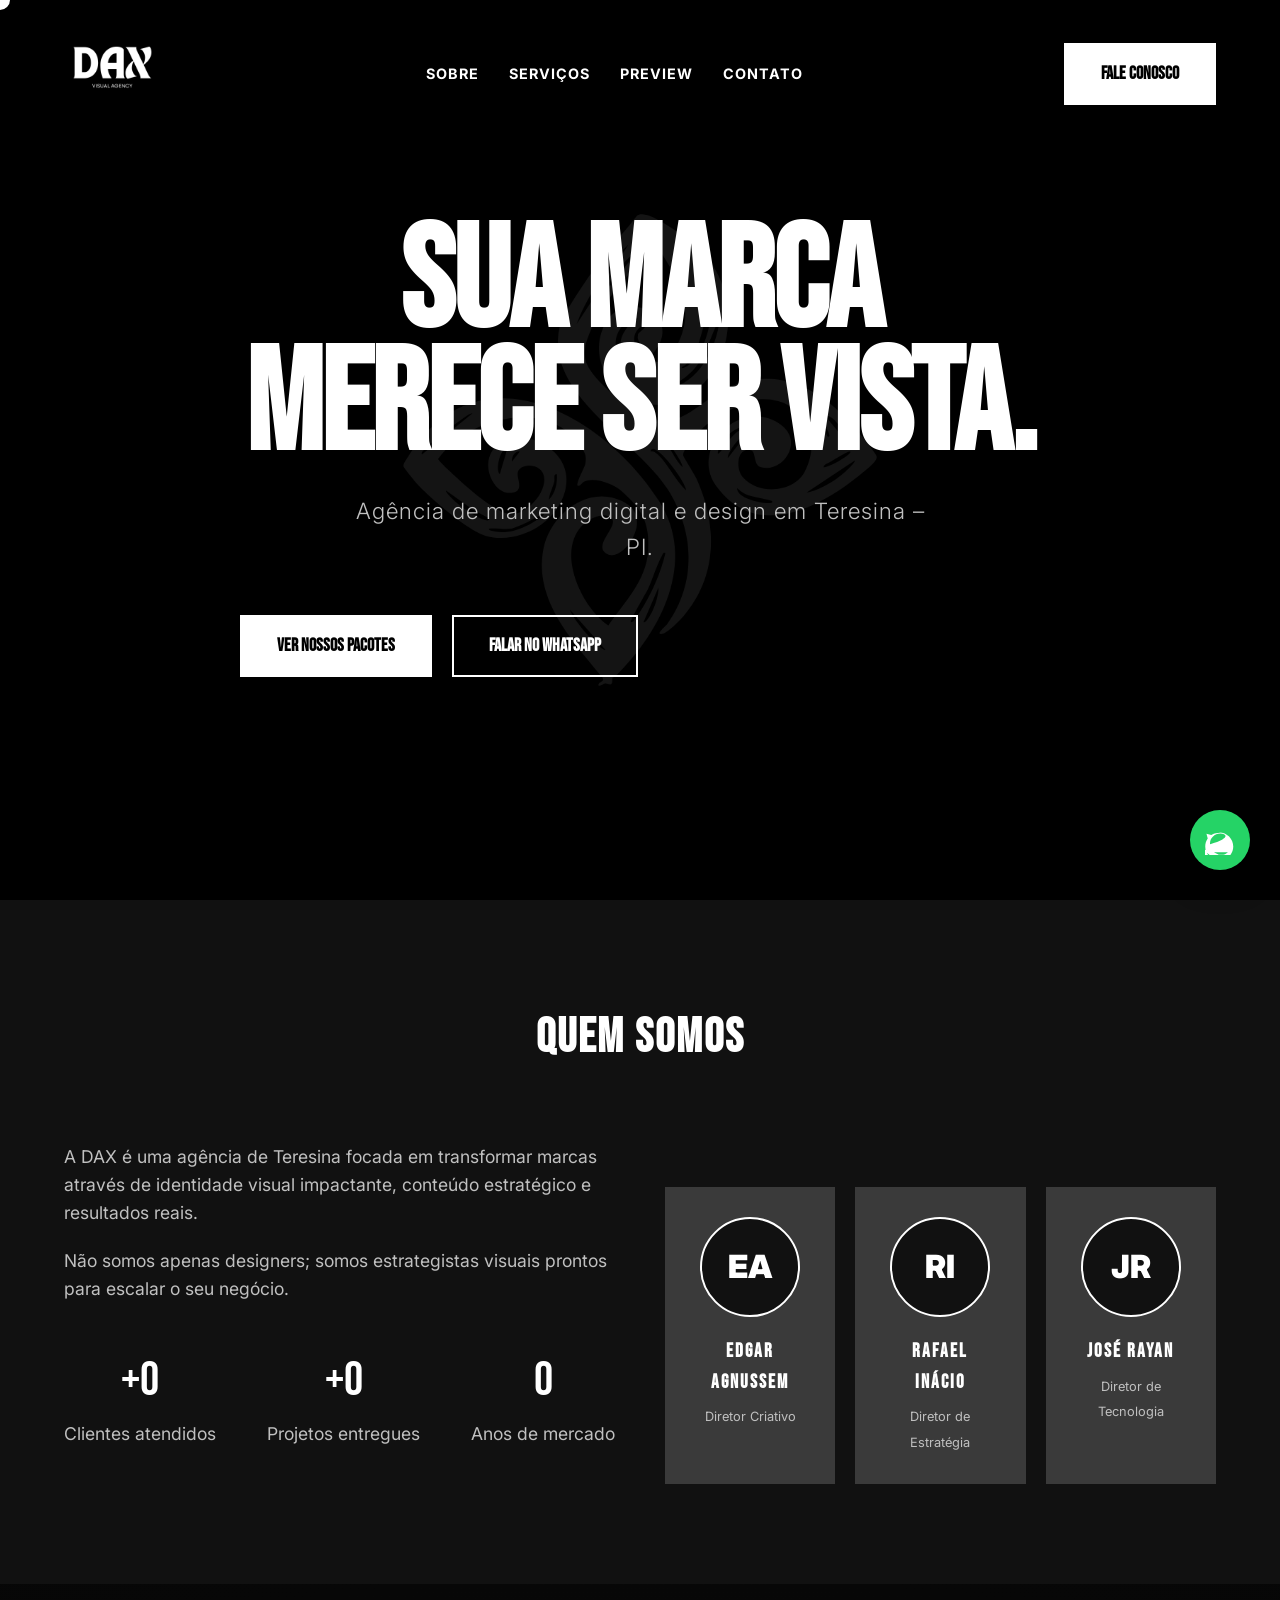
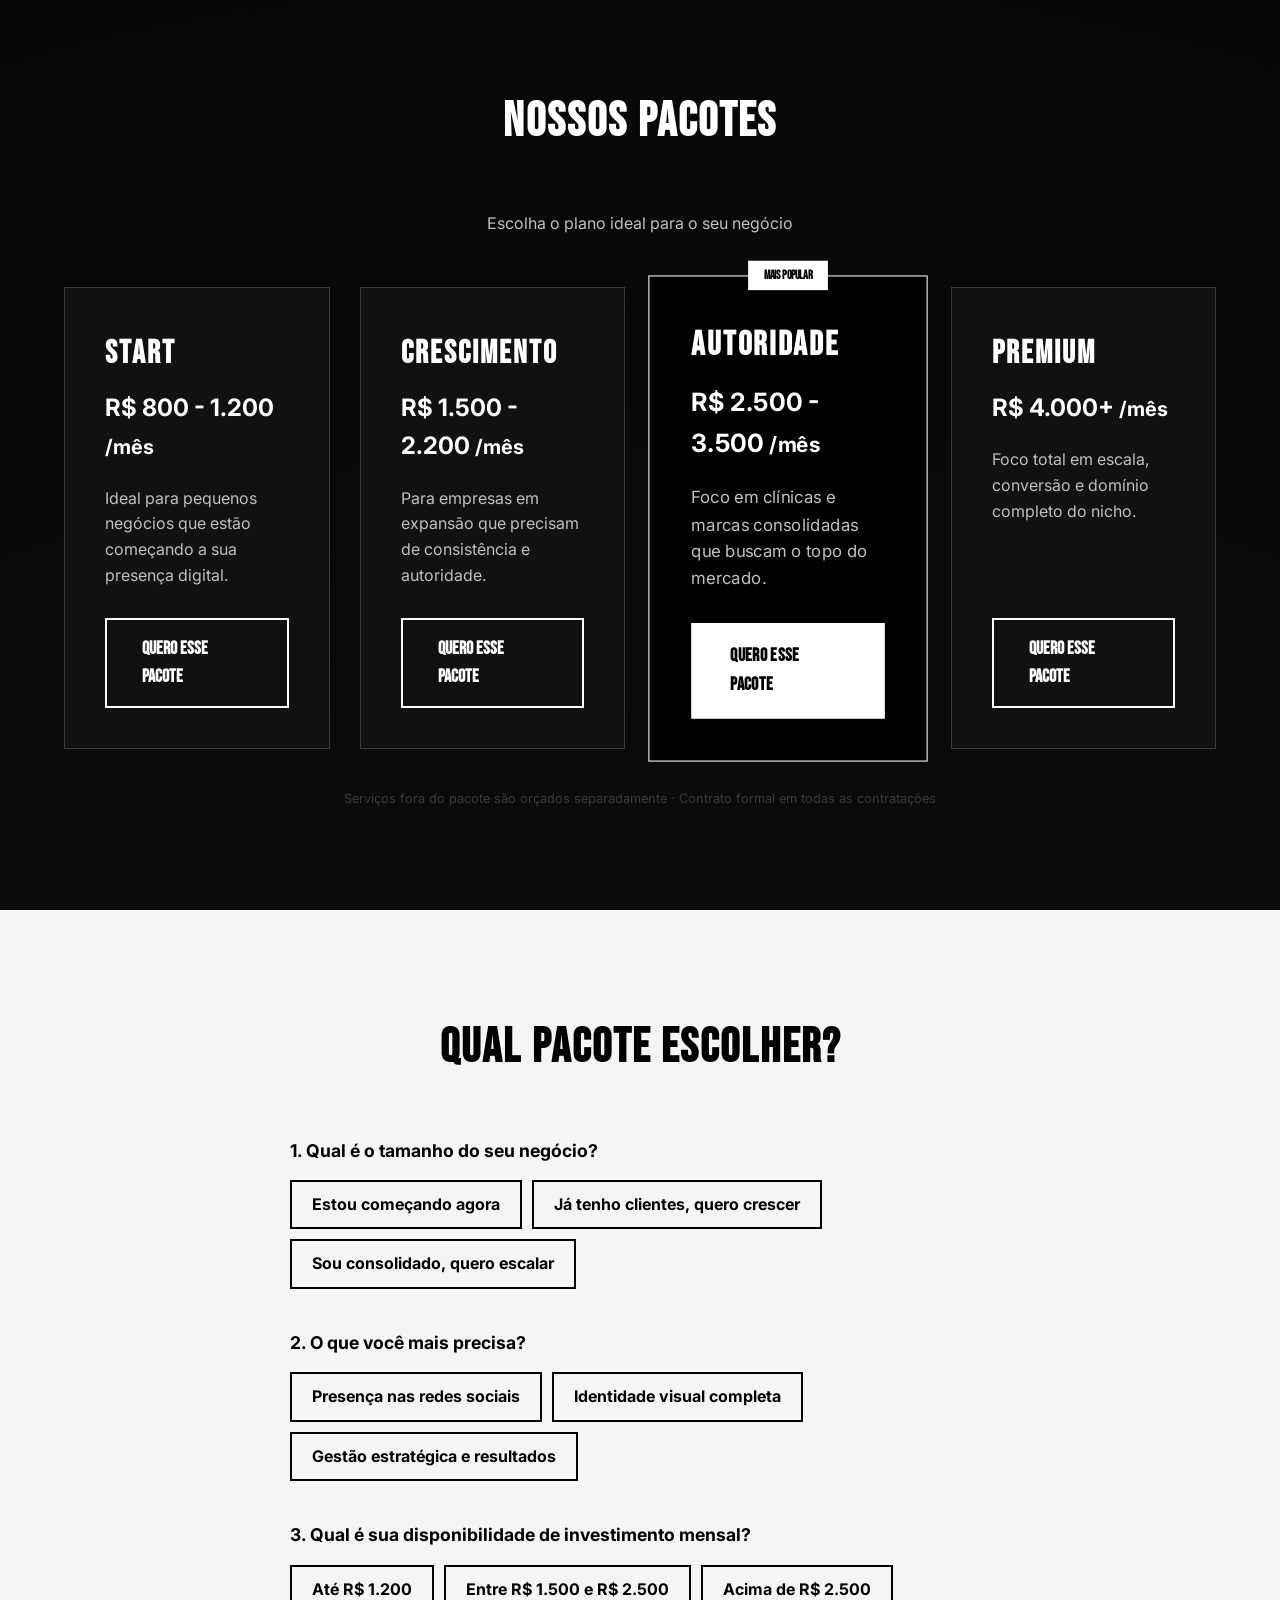
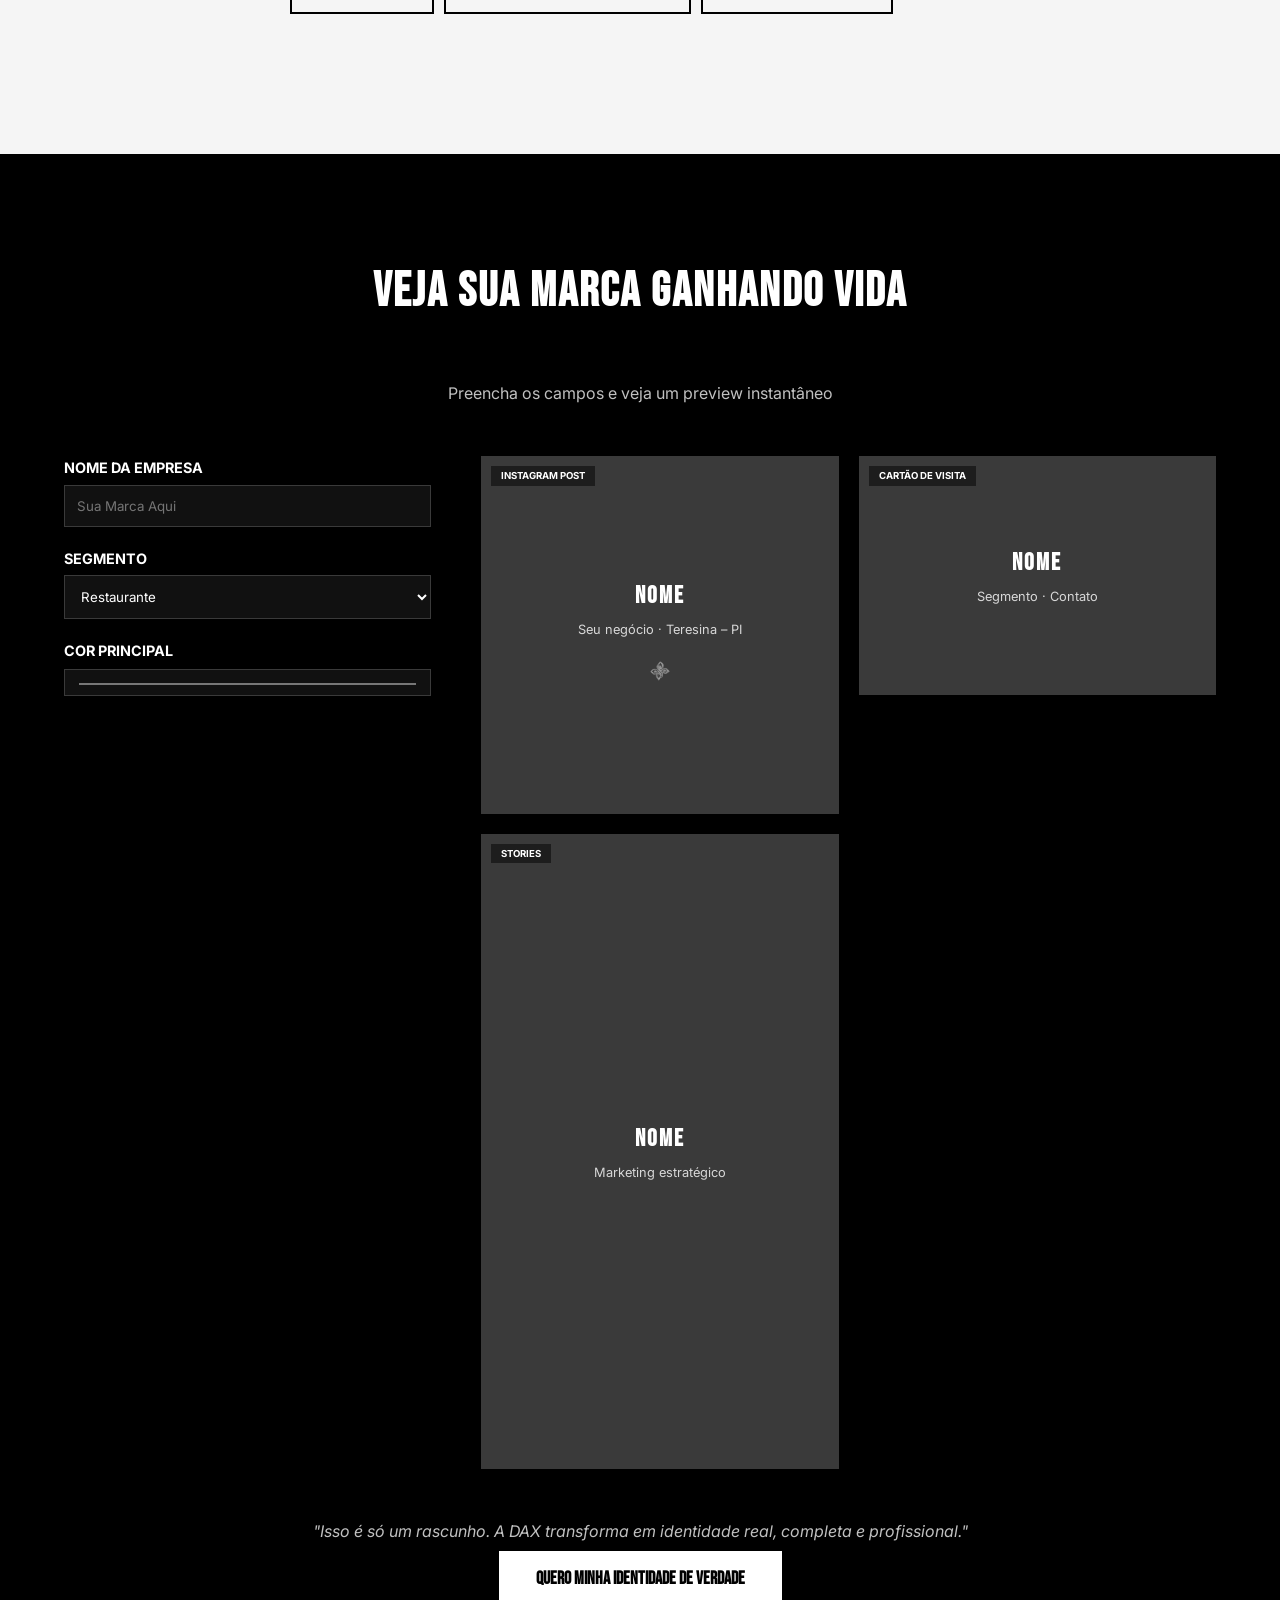
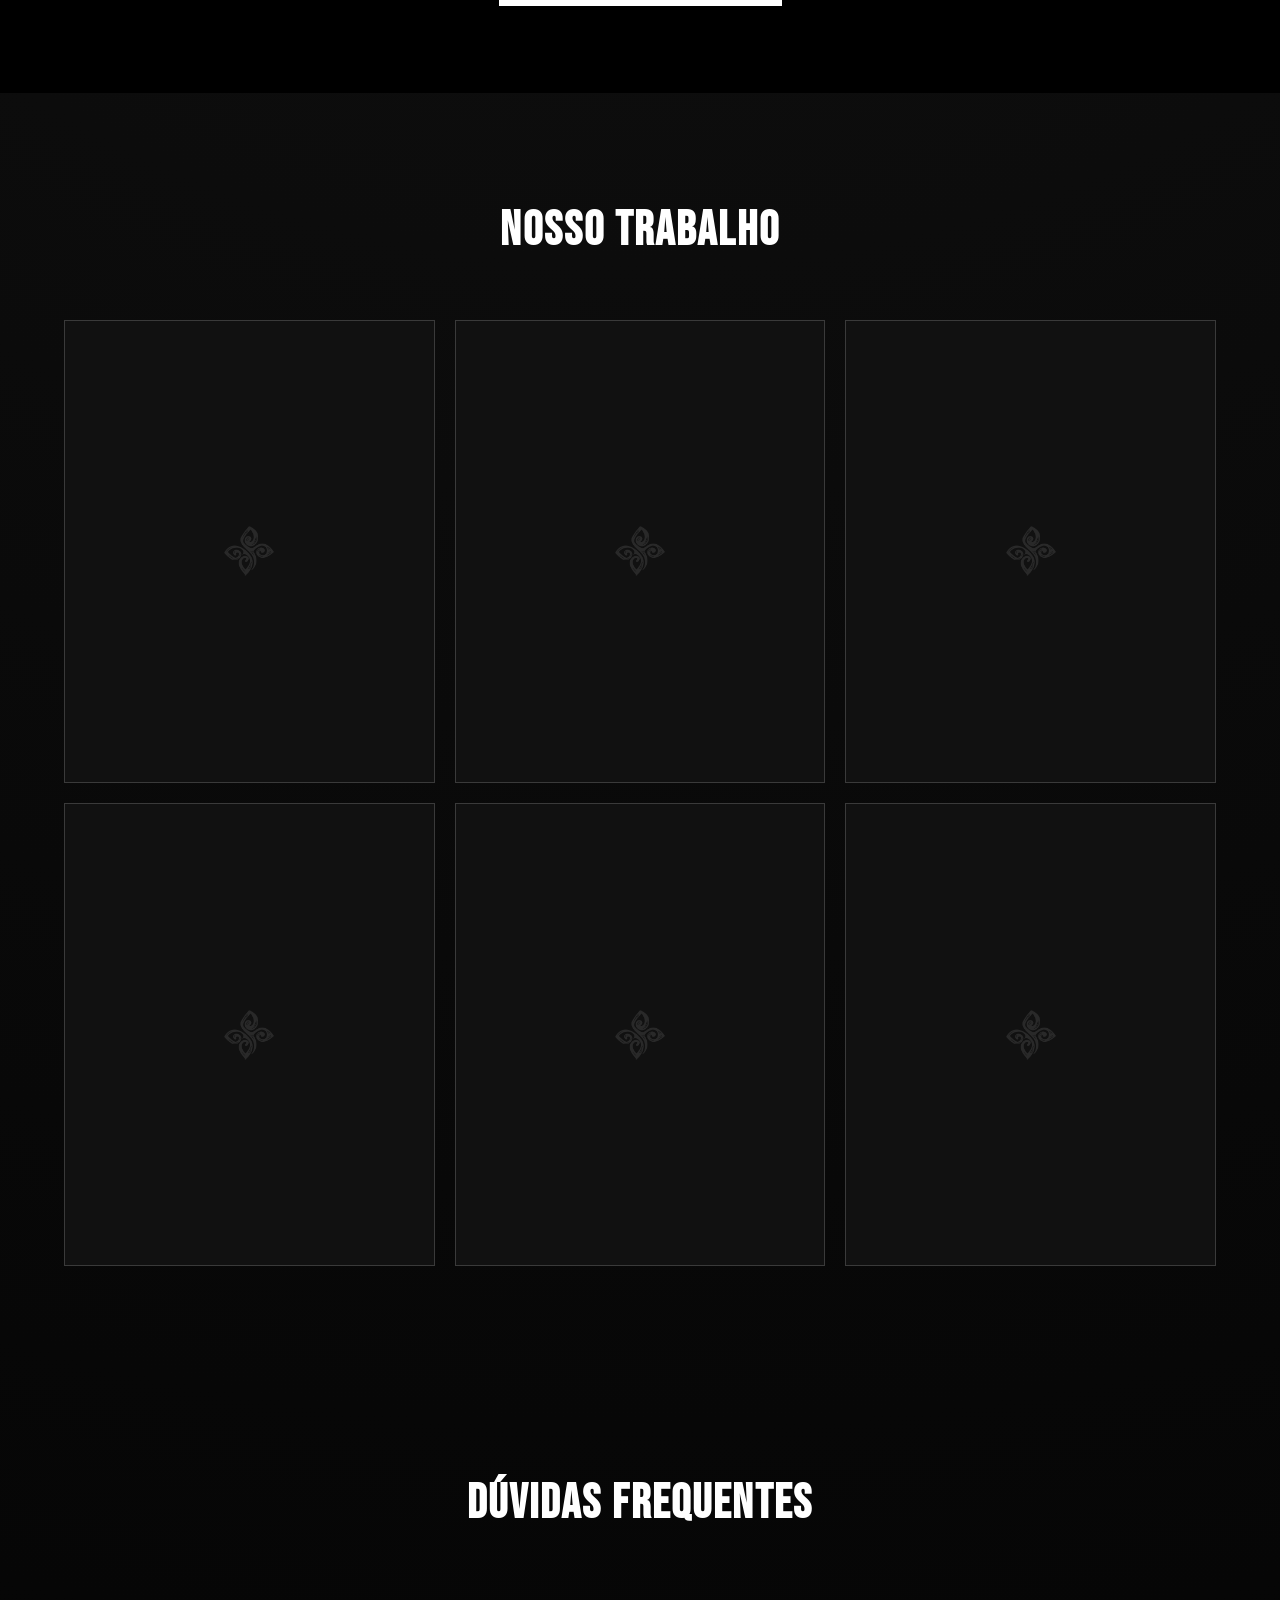
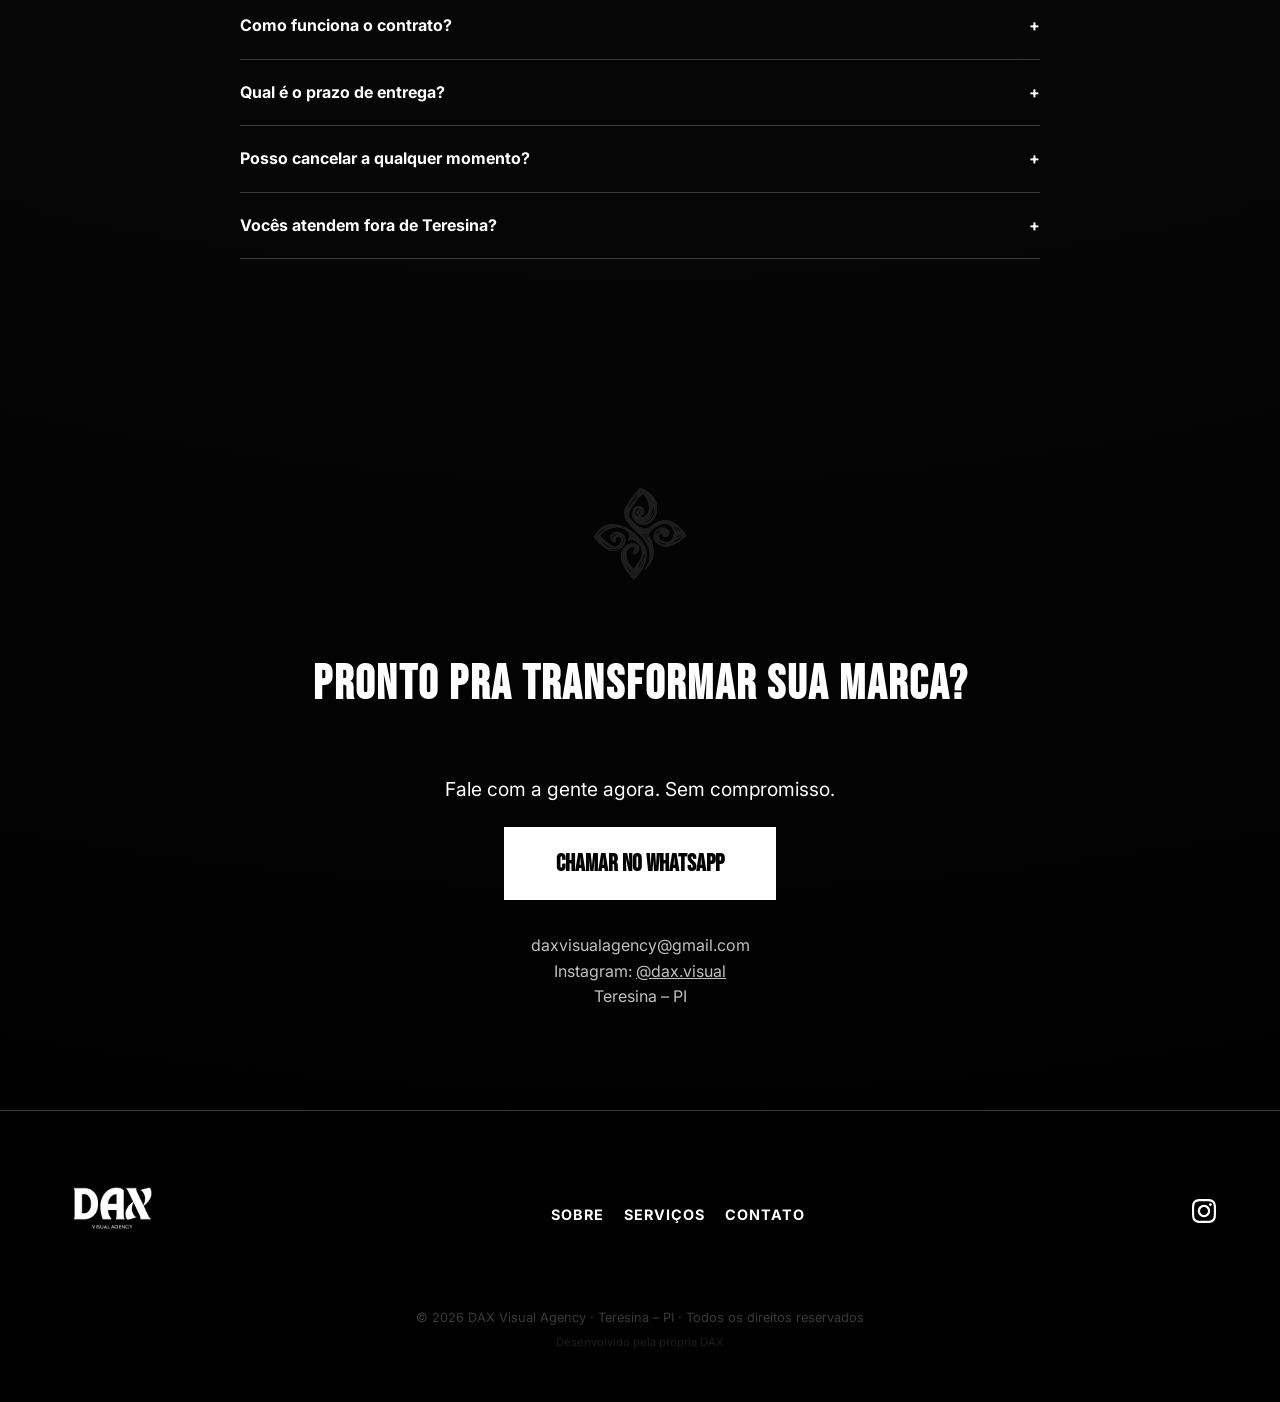
==== commit ac8f46cf: "Add files via upload" ====
--- a/index.html
+++ b/index.html
@@ -2,7 +2,7 @@
 <html lang="pt-BR">
 <head>
     <meta charset="UTF-8">
-    <meta name="viewport" content="width=device-width, initial-scale=1.0">
+    <meta name="viewport" content="width=device-width, initial-scale=1.0, viewport-fit=cover">
     <title>DAX Visual Agency — Marketing Digital e Design em Teresina PI</title>
     
     <!-- SEO Meta Tags -->
@@ -44,7 +44,7 @@
                 <li><a href="#contato">Contato</a></li>
             </ul>
         </nav>
-        <a href="https://wa.me/5586988922992" class="btn btn-header">Fale Conosco</a>
+        <a href="https://wa.me/5586988922992" class="btn btn-header" target="_blank">Fale Conosco</a>
         <div class="hamburger">
             <span></span>
             <span></span>
@@ -60,7 +60,7 @@
             <p id="hero-subtitle">Agência de marketing digital e design em Teresina – PI.</p>
             <div class="hero-btns">
                 <a href="#pacotes" class="btn btn-primary">Ver nossos pacotes</a>
-                <a href="https://wa.me/5586988922992" class="btn btn-secondary">Falar no WhatsApp</a>
+                <a href="https://wa.me/5586988922992" class="btn btn-secondary" target="_blank">Falar no WhatsApp</a>
             </div>
         </div>
     </section>
@@ -99,12 +99,12 @@
                     <div class="socio-card stagger-item">
                         <div class="socio-img">RI</div>
                         <h3>Rafael Inácio</h3>
-                        <span>Estrategista</span>
+                        <span>Diretor de Estratégia</span>
                     </div>
                     <div class="socio-card stagger-item">
                         <div class="socio-img">JR</div>
                         <h3>José Rayan</h3>
-                        <span>Tecnologia</span>
+                        <span>Diretor de Tecnologia</span>
                     </div>
                 </div>
             </div>
@@ -197,9 +197,9 @@
                 </div>
                 
                 <div class="calc-result" id="calc-result">
-                    <h3>O pacote ideal para você é: <span id="recommended-package">...</span></h3>
+                    <h3>O pacote ideal para você é o <span id="recommended-package">...</span></h3>
                     <p style="margin: 15px 0;">Com base nas suas respostas, este plano é o que trará mais retorno imediato.</p>
-                    <a href="#" id="calc-wp-link" class="btn btn-primary">Quero o Pacote <span id="btn-package-name">X</span></a>
+                    <a href="#" id="calc-wp-link" class="btn btn-primary" target="_blank">Quero o Pacote <span id="btn-package-name">X</span></a>
                 </div>
             </div>
         </div>
@@ -241,7 +241,7 @@
                         <div class="mock-content">
                             <h4 class="brand-display">NOME</h4>
                             <p class="brand-sub">Seu negócio · Teresina – PI</p>
-                            <img src="assets/simbolo-dax.png" class="mock-logo" alt="DAX">
+                            <img src="assets/simbolo-dax.png" class="mock-logo" alt="DAX" style="filter: brightness(0) invert(1);">
                         </div>
                     </div>
                     
@@ -321,7 +321,7 @@
             <a href="https://wa.me/5586988922992" class="btn btn-primary" style="font-size: 1.5rem; padding: 20px 50px;">Chamar no WhatsApp</a>
             <div style="margin-top: 50px; color: var(--gray-300);">
                 <p>daxvisualagency@gmail.com</p>
-                <p>Instagram: @dax.visual</p>
+                <p>Instagram: <a href="https://www.instagram.com/dax.visual/" target="_blank" style="text-decoration: underline;">@dax.visual</a></p>
                 <p>Teresina – PI</p>
             </div>
         </div>
@@ -339,6 +339,11 @@
                         <li><a href="#contato">Contato</a></li>
                     </ul>
                 </nav>
+                <div class="footer-social">
+                    <a href="https://www.instagram.com/dax.visual/" target="_blank" aria-label="Instagram">
+                        <svg width="24" height="24" viewBox="0 0 24 24" fill="currentColor"><path d="M12 2.163c3.204 0 3.584.012 4.85.07 3.252.148 4.771 1.691 4.919 4.919.058 1.266.069 1.645.069 4.849 0 3.205-.012 3.584-.069 4.849-.149 3.225-1.664 4.771-4.919 4.919-1.266.058-1.644.07-4.85.07-3.204 0-3.584-.012-4.849-.07-3.26-.149-4.771-1.699-4.919-4.92-.058-1.265-.07-1.644-.07-4.849 0-3.204.013-3.583.07-4.849.149-3.227 1.664-4.771 4.919-4.919 1.266-.057 1.645-.069 4.849-.069zm0-2.163c-3.259 0-3.667.014-4.947.072-4.358.2-6.78 2.618-6.98 6.98-.059 1.281-.073 1.689-.073 4.948 0 3.259.014 3.668.072 4.948.2 4.358 2.618 6.78 6.98 6.98 1.281.058 1.689.072 4.948.072 3.259 0 3.668-.014 4.948-.072 4.354-.2 6.782-2.618 6.979-6.98.059-1.28.073-1.689.073-4.948 0-3.259-.014-3.667-.072-4.947-.196-4.354-2.617-6.78-6.979-6.98-1.281-.059-1.69-.073-4.949-.073zm0 5.838c-3.403 0-6.162 2.759-6.162 6.162s2.759 6.163 6.162 6.163 6.162-2.759 6.162-6.163c0-3.403-2.759-6.162-6.162-6.162zm0 10.162c-2.209 0-4-1.79-4-4 0-2.209 1.791-4 4-4s4 1.791 4 4c0 2.21-1.791 4-4 4zm6.406-11.845c-.796 0-1.441.645-1.441 1.44s.645 1.44 1.441 1.44c.795 0 1.439-.645 1.439-1.44s-.644-1.44-1.439-1.44z"/></svg>
+                    </a>
+                </div>
             </div>
             <div class="footer-bottom">
                 <p>© 2026 DAX Visual Agency · Teresina – PI · Todos os direitos reservados</p>
--- a/css/style.css
+++ b/css/style.css
@@ -1,6 +1,7 @@
 @import url('https://fonts.googleapis.com/css2?family=Bebas+Neue&family=Inter:wght@300;400;700;900&display=swap');
 
 :root {
+    /* Identidade Cromática — Minimalismo Agressivo */
     --black:    #000000;
     --white:    #FFFFFF;
     --gray-100: #F5F5F5;
@@ -8,10 +9,15 @@
     --gray-600: #3A3A3A;
     --gray-900: #111111;
     
+    /* Tipografia */
     --font-display: 'Bebas Neue', sans-serif;
     --font-body: 'Inter', sans-serif;
     
-    --transition-smooth: all 0.3s cubic-bezier(0.4, 0, 0.2, 1);
+    /* Efeitos & Transições */
+    --transition-smooth: all 0.4s cubic-bezier(0.23, 1, 0.32, 1);
+    --glass: rgba(17, 17, 17, 0.7);
+    --glass-border: rgba(255, 255, 255, 0.1);
+    --shadow-soft: 0 10px 30px rgba(0, 0, 0, 0.5);
 }
 
 * {
@@ -34,7 +40,26 @@
 body {
     overflow-x: hidden;
     line-height: 1.6;
-}
+    background: radial-gradient(circle at center, #111 0%, #000 100%);
+}
+
+/* Subtle Grain Effect */
+body::before {
+    content: "";
+    position: fixed;
+    top: 0; left: 0;
+    width: 100vw; height: 100vh;
+    background: url("https://grainy-gradients.vercel.app/noise.svg");
+    opacity: 0.05;
+    pointer-events: none;
+    z-index: 9998;
+}
+
+/* Premium Scrollbar */
+::-webkit-scrollbar { width: 4px; }
+::-webkit-scrollbar-track { background: var(--black); }
+::-webkit-scrollbar-thumb { background: var(--gray-600); border-radius: 10px; }
+::-webkit-scrollbar-thumb:hover { background: var(--white); }
 
 h1, h2, h3, h4 {
     font-family: var(--font-display);
@@ -42,10 +67,16 @@
     letter-spacing: 2px;
 }
 
+::selection {
+    background: var(--white);
+    color: var(--black);
+}
+
 a {
     text-decoration: none;
     color: inherit;
     transition: var(--transition-smooth);
+    -webkit-tap-highlight-color: transparent; /* iOS optimization */
 }
 
 ul {
@@ -76,14 +107,21 @@
 }
 
 header.scrolled {
-    background: rgba(0, 0, 0, 0.95);
-    backdrop-filter: blur(10px);
-    padding: 15px 5%;
-    border-bottom: 1px solid var(--gray-600);
+    background: var(--glass);
+    backdrop-filter: blur(20px);
+    -webkit-backdrop-filter: blur(20px);
+    padding: 8px 5%; /* Thinner header when scrolled */
+    border-bottom: 1px solid var(--glass-border);
+}
+
+header.scrolled .logo img {
+    height: 60px; /* Slightly smaller but still readable when scrolled */
 }
 
 .logo img {
-    height: 40px;
+    height: 100px; /* Scaled up for maximum legibility of the subtitle */
+    width: auto;
+    transition: var(--transition-smooth);
 }
 
 nav ul {
@@ -135,19 +173,25 @@
 }
 
 .hero h1 {
-    font-size: clamp(3.5rem, 10vw, 7rem);
-    line-height: 0.9;
-    margin-bottom: 20px;
+    font-size: clamp(3.5rem, 12vw, 9rem);
+    line-height: 0.85;
+    margin-bottom: 25px;
     opacity: 0;
-    transform: translateY(30px);
+    transform: translateY(60px);
+    letter-spacing: -2px;
 }
 
 .hero p {
-    font-size: 1.2rem;
+    font-size: clamp(1rem, 2vw, 1.4rem);
     color: var(--gray-300);
-    margin-bottom: 40px;
+    margin-bottom: 50px;
     opacity: 0;
-    transform: translateY(20px);
+    max-width: 600px;
+    margin-left: auto;
+    margin-right: auto;
+    transform: translateY(40px);
+    font-weight: 300;
+    letter-spacing: 1px;
 }
 
 .hero-btns {
@@ -193,8 +237,8 @@
     top: 50%;
     left: 50%;
     transform: translate(-50%, -50%);
-    width: 60vh;
-    opacity: 0.05;
+    width: 85vh; /* Increased from 60vh for a more immersive effect */
+    opacity: 0.08; /* Slightly more prominent */
     z-index: 1;
     transition: transform 0.1s ease-out;
 }
@@ -663,8 +707,9 @@
     justify-content: center;
     align-items: center;
     text-align: center;
-    background: rgba(255, 255, 255, 0.95);
-    backdrop-filter: blur(5px);
+    background: rgba(255, 255, 255, 0.98);
+    backdrop-filter: blur(10px);
+    color: var(--black);
 }
 
 .port-item:hover .overlay {
@@ -672,52 +717,112 @@
 }
 
 /* Staggered Reveal Classes */
-.stagger-item {
+.reveal-init {
     opacity: 0;
-    transform: translateY(30px);
-    transition: opacity 0.8s cubic-bezier(0.4, 0, 0.2, 1), transform 0.8s cubic-bezier(0.4, 0, 0.2, 1);
-}
-
-.stagger-item.revealed {
+    transform: translateY(40px);
+    transition: opacity 1.2s cubic-bezier(0.23, 1, 0.32, 1), transform 1.2s cubic-bezier(0.23, 1, 0.32, 1);
+}
+
+.revealed {
     opacity: 1;
     transform: translateY(0);
 }
 
-/* Mobile Responsivity */
+.stagger-item { transition-delay: 0.1s; }
+.stagger-item:nth-child(2) { transition-delay: 0.2s; }
+.stagger-item:nth-child(3) { transition-delay: 0.3s; }
+.stagger-item:nth-child(4) { transition-delay: 0.4s; }
+
+/* Mobile Responsivity & Premium Overlay Menu */
 @media (max-width: 1024px) {
     .bp-content { grid-template-columns: 1fr; }
     .custom-cursor { display: none !important; }
 }
 
 @media (max-width: 768px) {
-    section { padding: 80px 5%; }
-    .nav-links { display: none; }
-    .hamburger { display: block; }
+    header {
+        padding: 15px 5%;
+    }
+
+    .logo img {
+        height: 45px;
+    }
+
+    .nav-links {
+        position: fixed;
+        top: 0;
+        right: -100%;
+        width: 100%;
+        height: 100vh;
+        background: rgba(0, 0, 0, 0.95);
+        backdrop-filter: blur(20px);
+        -webkit-backdrop-filter: blur(20px);
+        display: flex;
+        flex-direction: column;
+        justify-content: center;
+        align-items: center;
+        gap: 40px;
+        transition: right 0.6s cubic-bezier(0.23, 1, 0.32, 1);
+        z-index: 999;
+    }
+
+    .nav-links.active {
+        right: 0;
+    }
+
+    .nav-links li a {
+        font-size: 2.5rem;
+        font-family: var(--font-display);
+    }
+
+    .hamburger {
+        display: flex;
+        flex-direction: column;
+        gap: 6px;
+        z-index: 1000;
+    }
+
+    .hamburger span {
+        width: 30px;
+        height: 2px;
+        background: var(--white);
+        transition: var(--transition-smooth);
+    }
+
+    .hamburger.active span:nth-child(1) { transform: rotate(45deg) translate(5px, 5px); }
+    .hamburger.active span:nth-child(2) { opacity: 0; }
+    .hamburger.active span:nth-child(3) { transform: rotate(-45deg) translate(6px, -7px); }
+
+    .btn-header { display: none; } /* Focus on menu inside overlay */
     
-    .hero h1 { font-size: 4rem; }
-    
+    .hero h1 { font-size: 3.5rem; }
     .sobre-content { grid-template-columns: 1fr; }
     .socio-cards { flex-direction: column; }
-    
     .pacotes-grid {
         display: flex;
         overflow-x: auto;
         padding-bottom: 20px;
         scroll-snap-type: x mandatory;
     }
-    
-    .pacote-card {
-        min-width: 280px;
-        scroll-snap-align: center;
-    }
-    
+    .pacote-card { min-width: 280px; scroll-snap-align: center; }
     .bp-previews { grid-template-columns: 1fr; }
     .portfolio-grid { grid-template-columns: 1fr 1fr; }
 }
 
 @media (max-width: 480px) {
-    .hero h1 { font-size: 3rem; }
+    .hero h1 { font-size: 2.8rem; }
     .hero-btns { flex-direction: column; width: 100%; }
     .btn { width: 100%; text-align: center; }
     .portfolio-grid { grid-template-columns: 1fr; }
 }
+
+/* Safe Area Insets Padding */
+header, footer {
+    padding-left: max(5%, env(safe-area-inset-left));
+    padding-right: max(5%, env(safe-area-inset-right));
+}
+
+.wa-floating {
+    bottom: calc(30px + env(safe-area-inset-bottom));
+    right: calc(30px + env(safe-area-inset-right));
+}
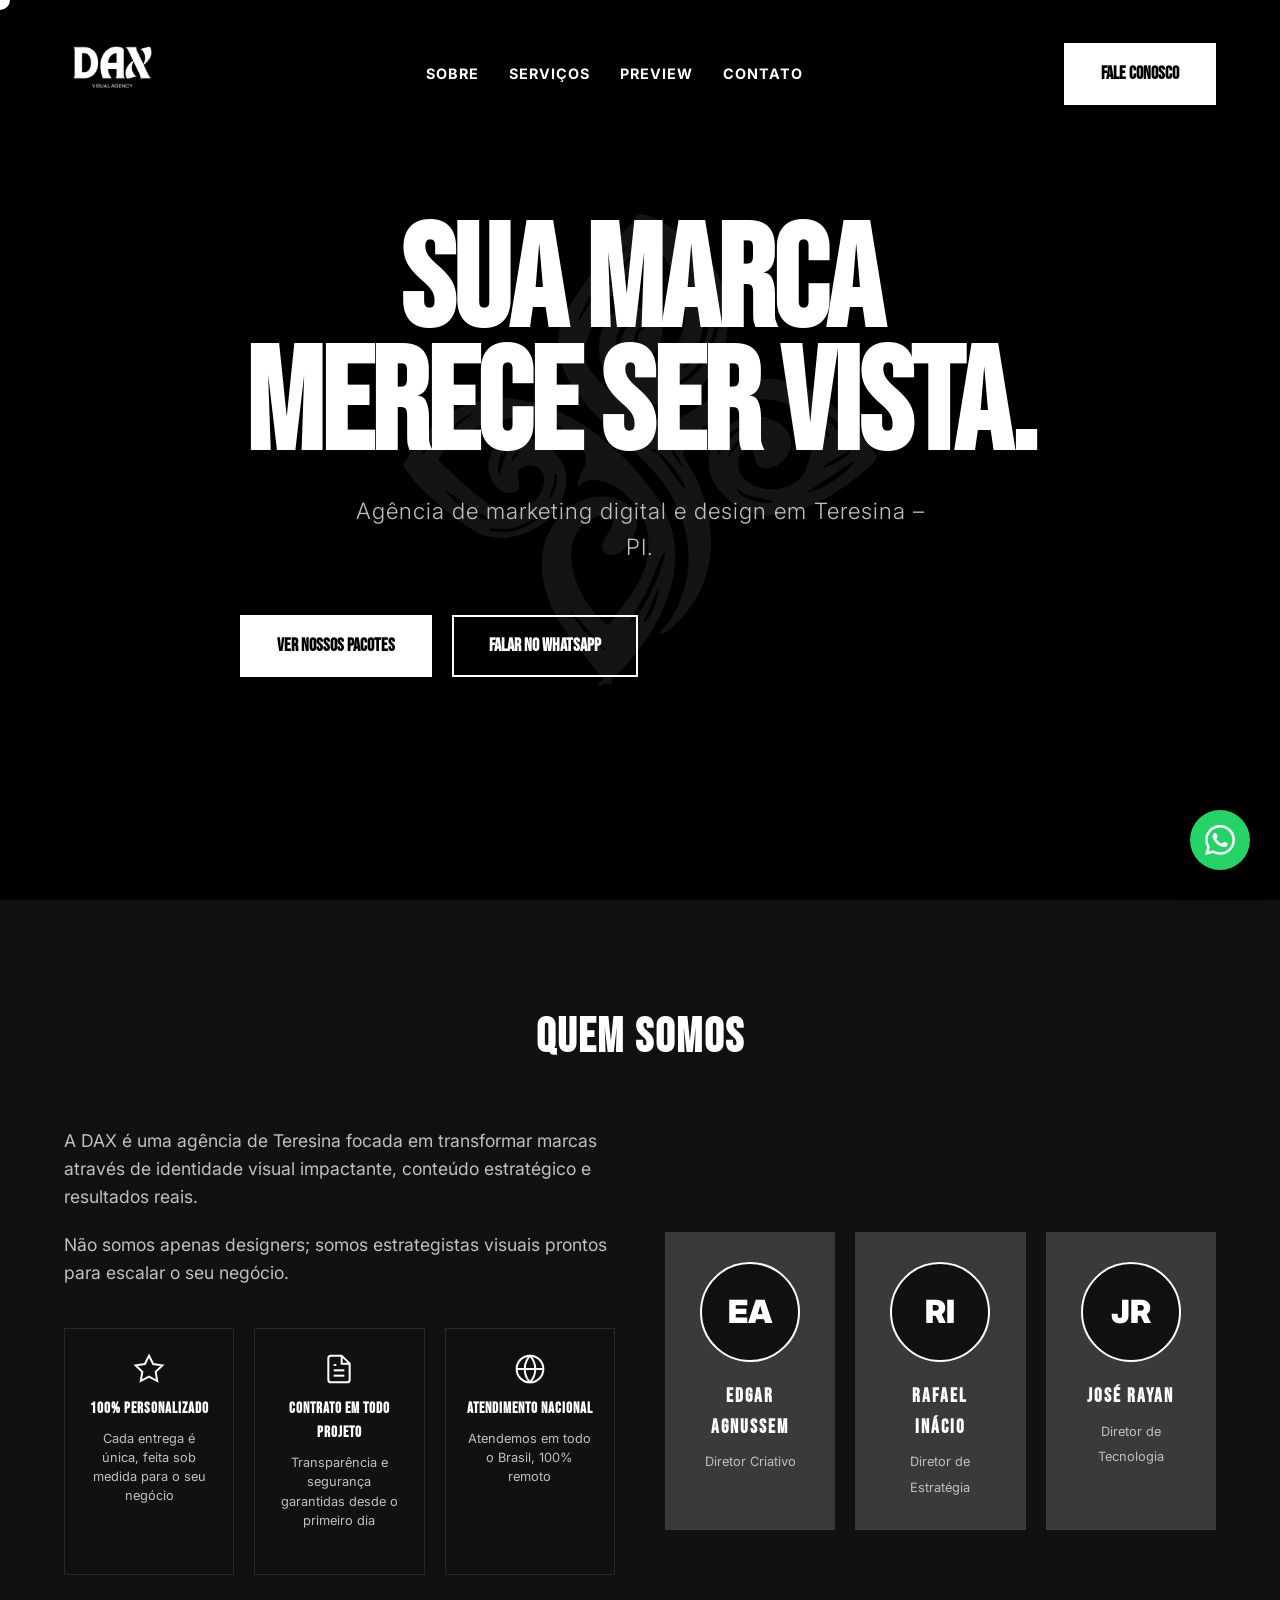
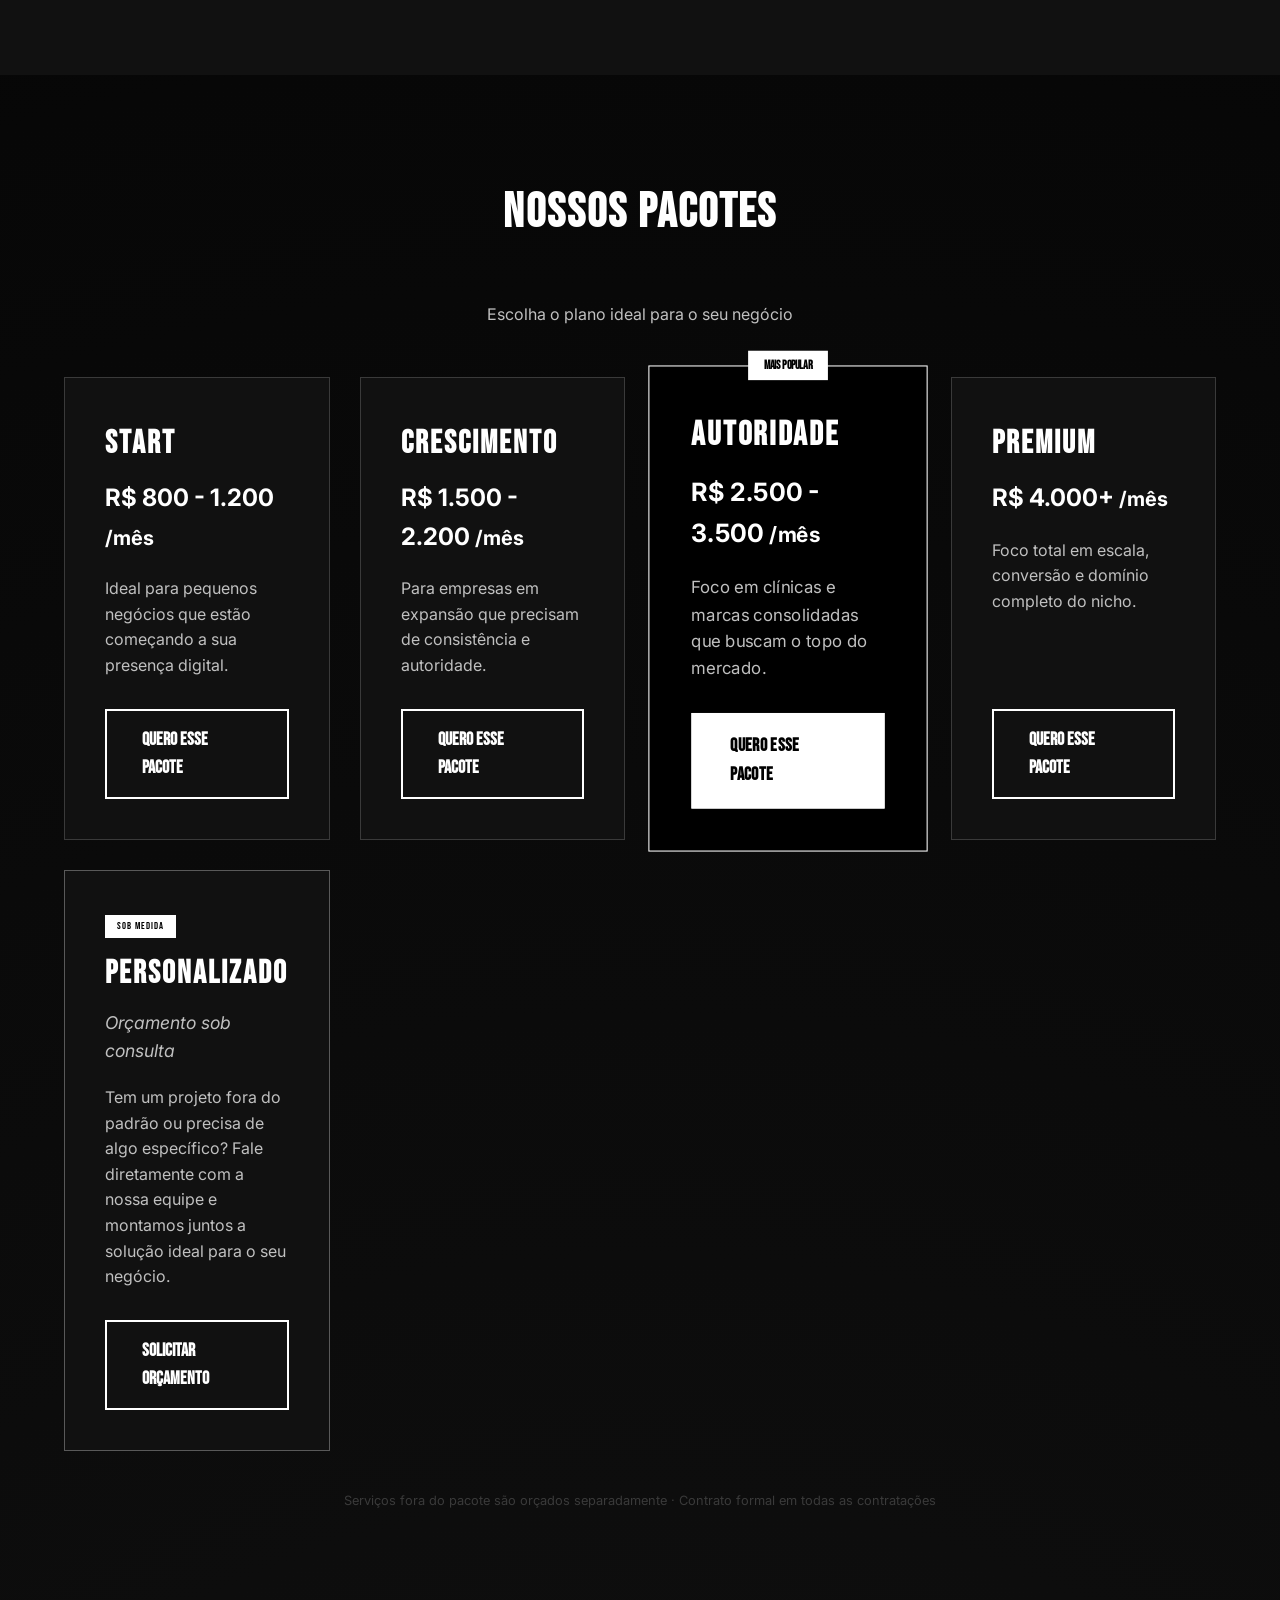
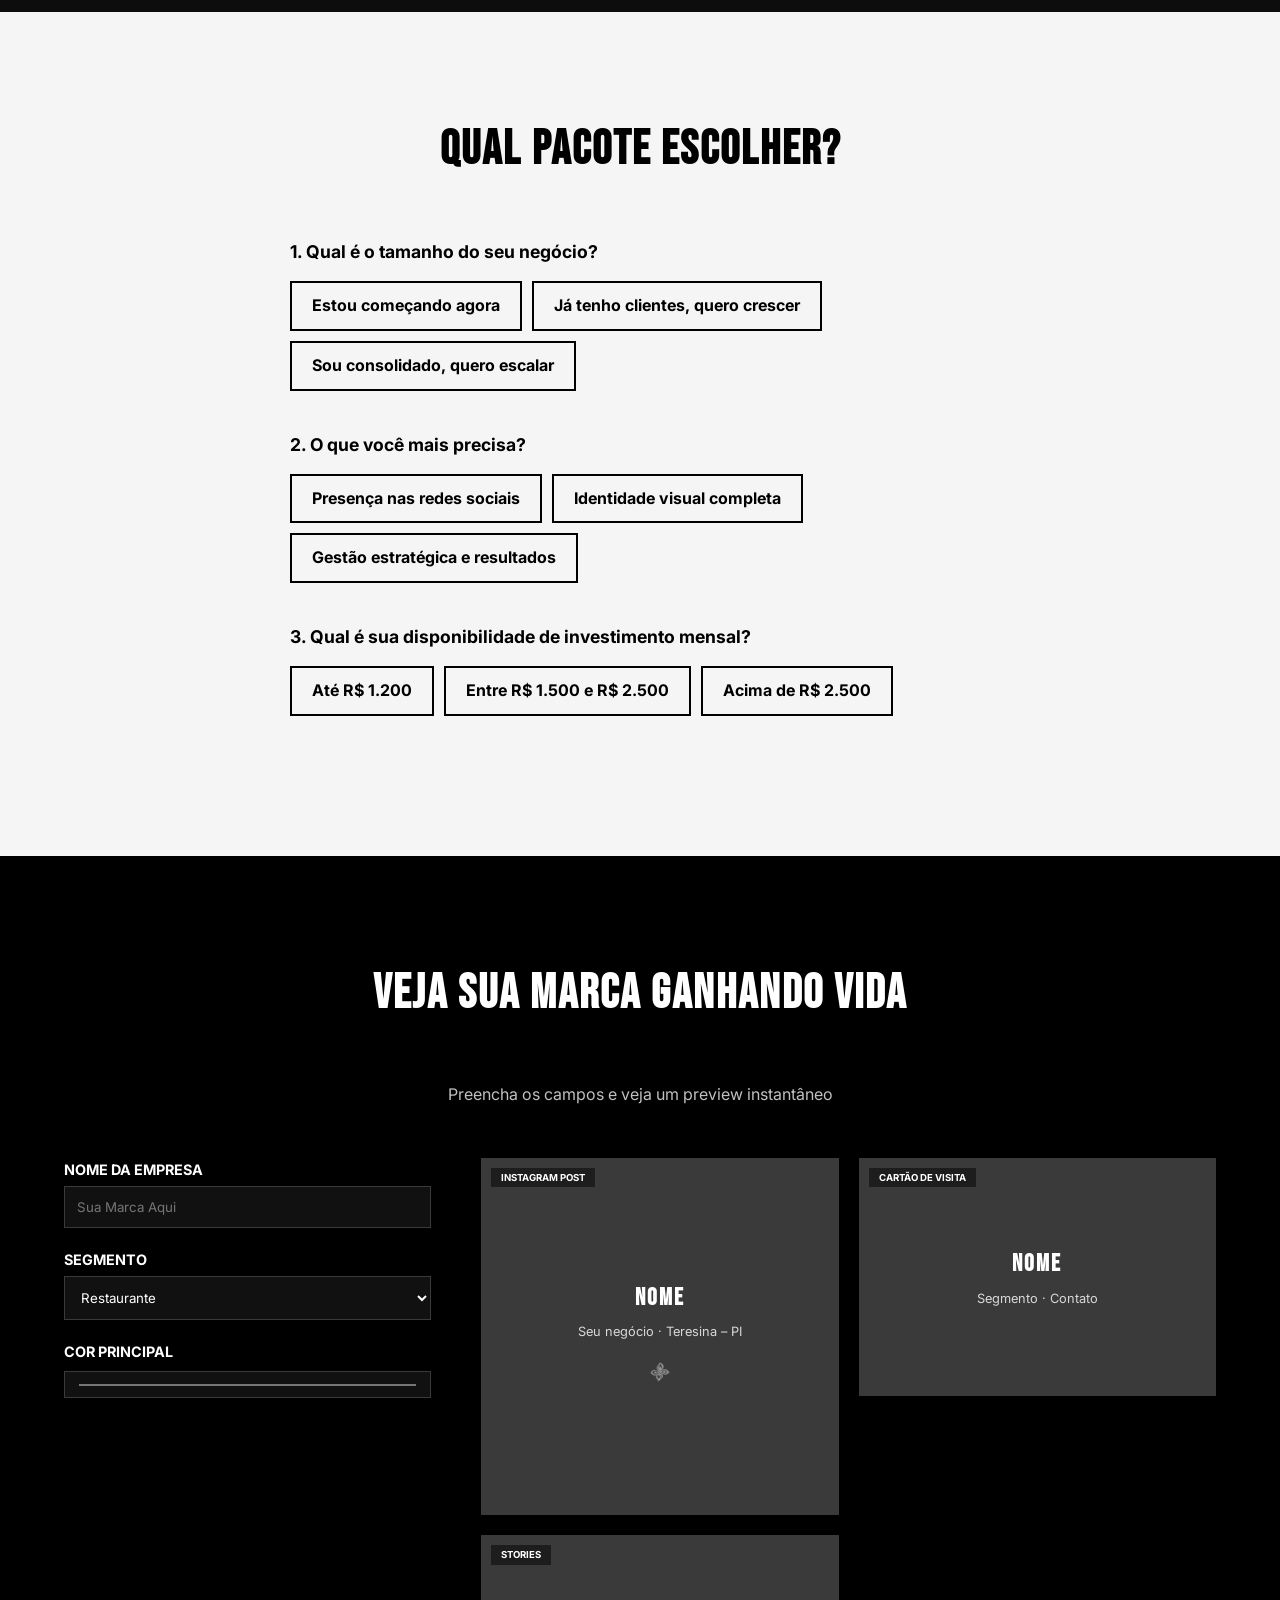
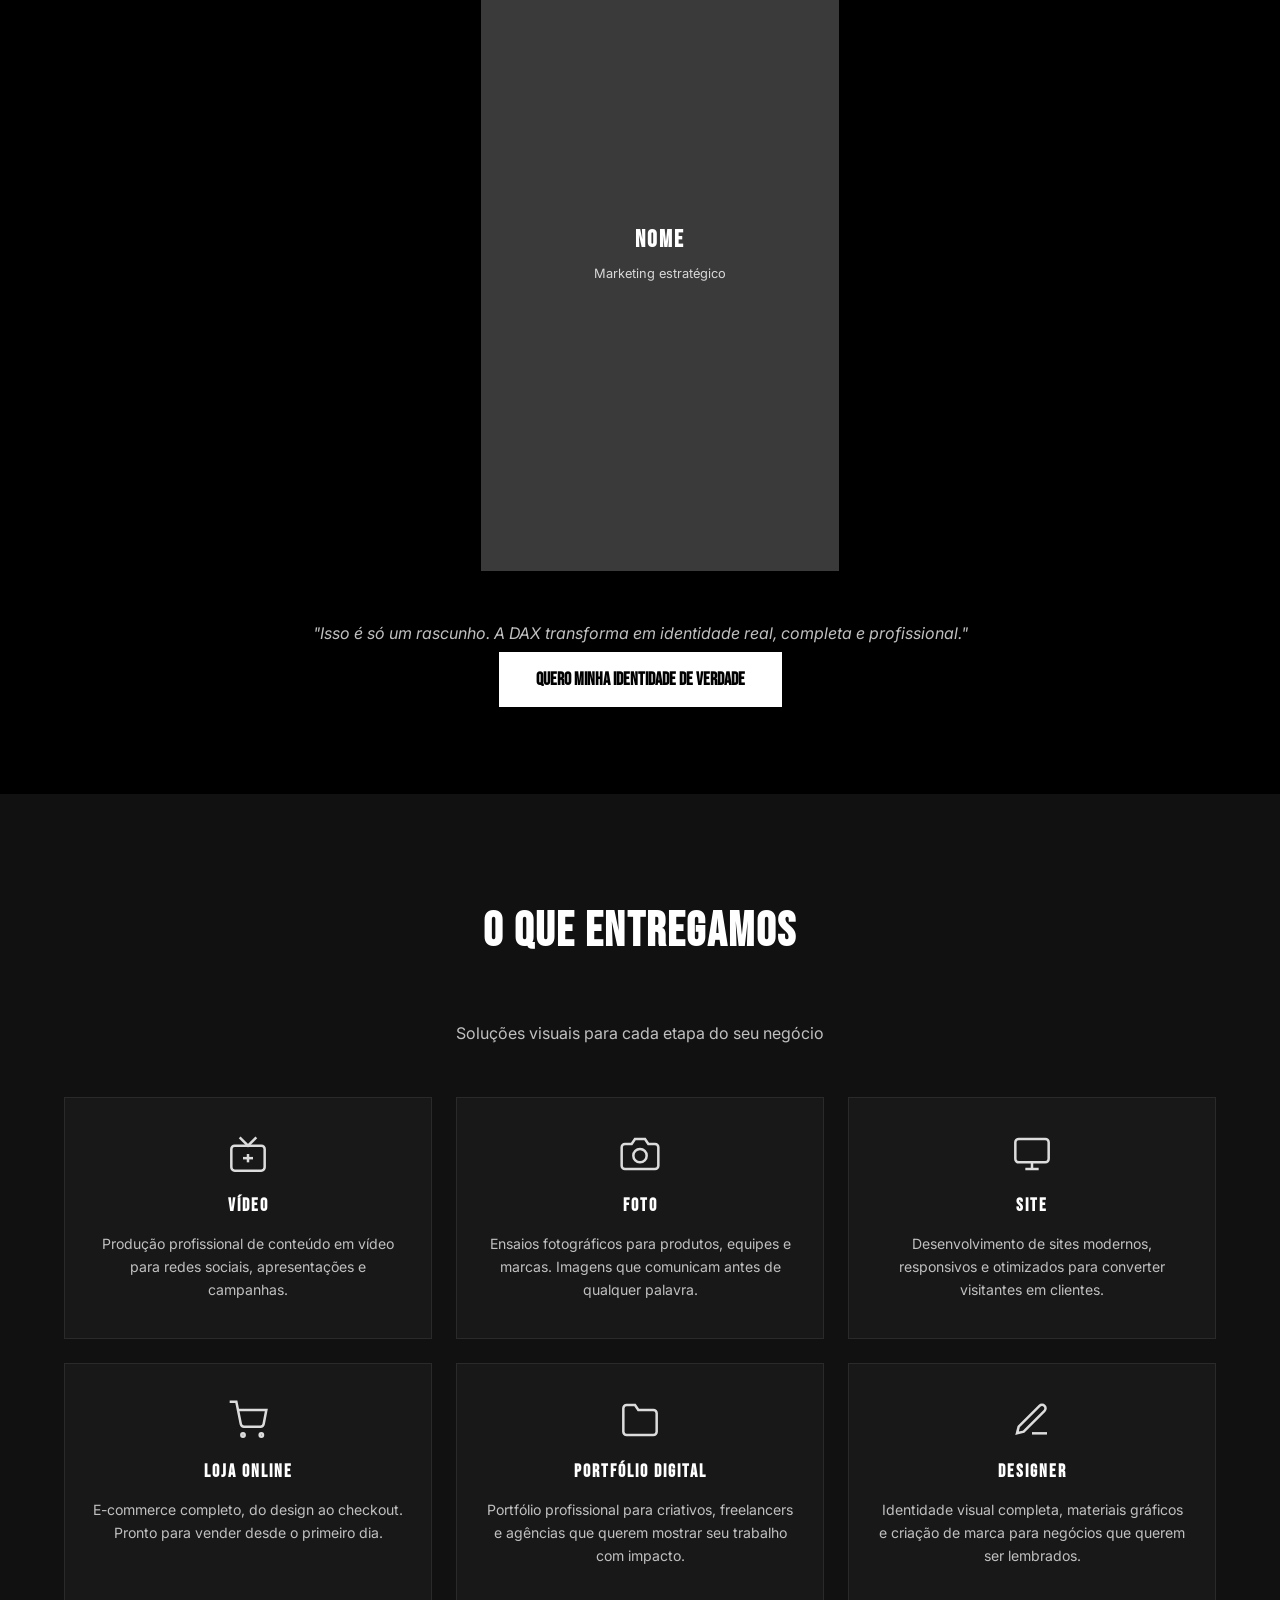
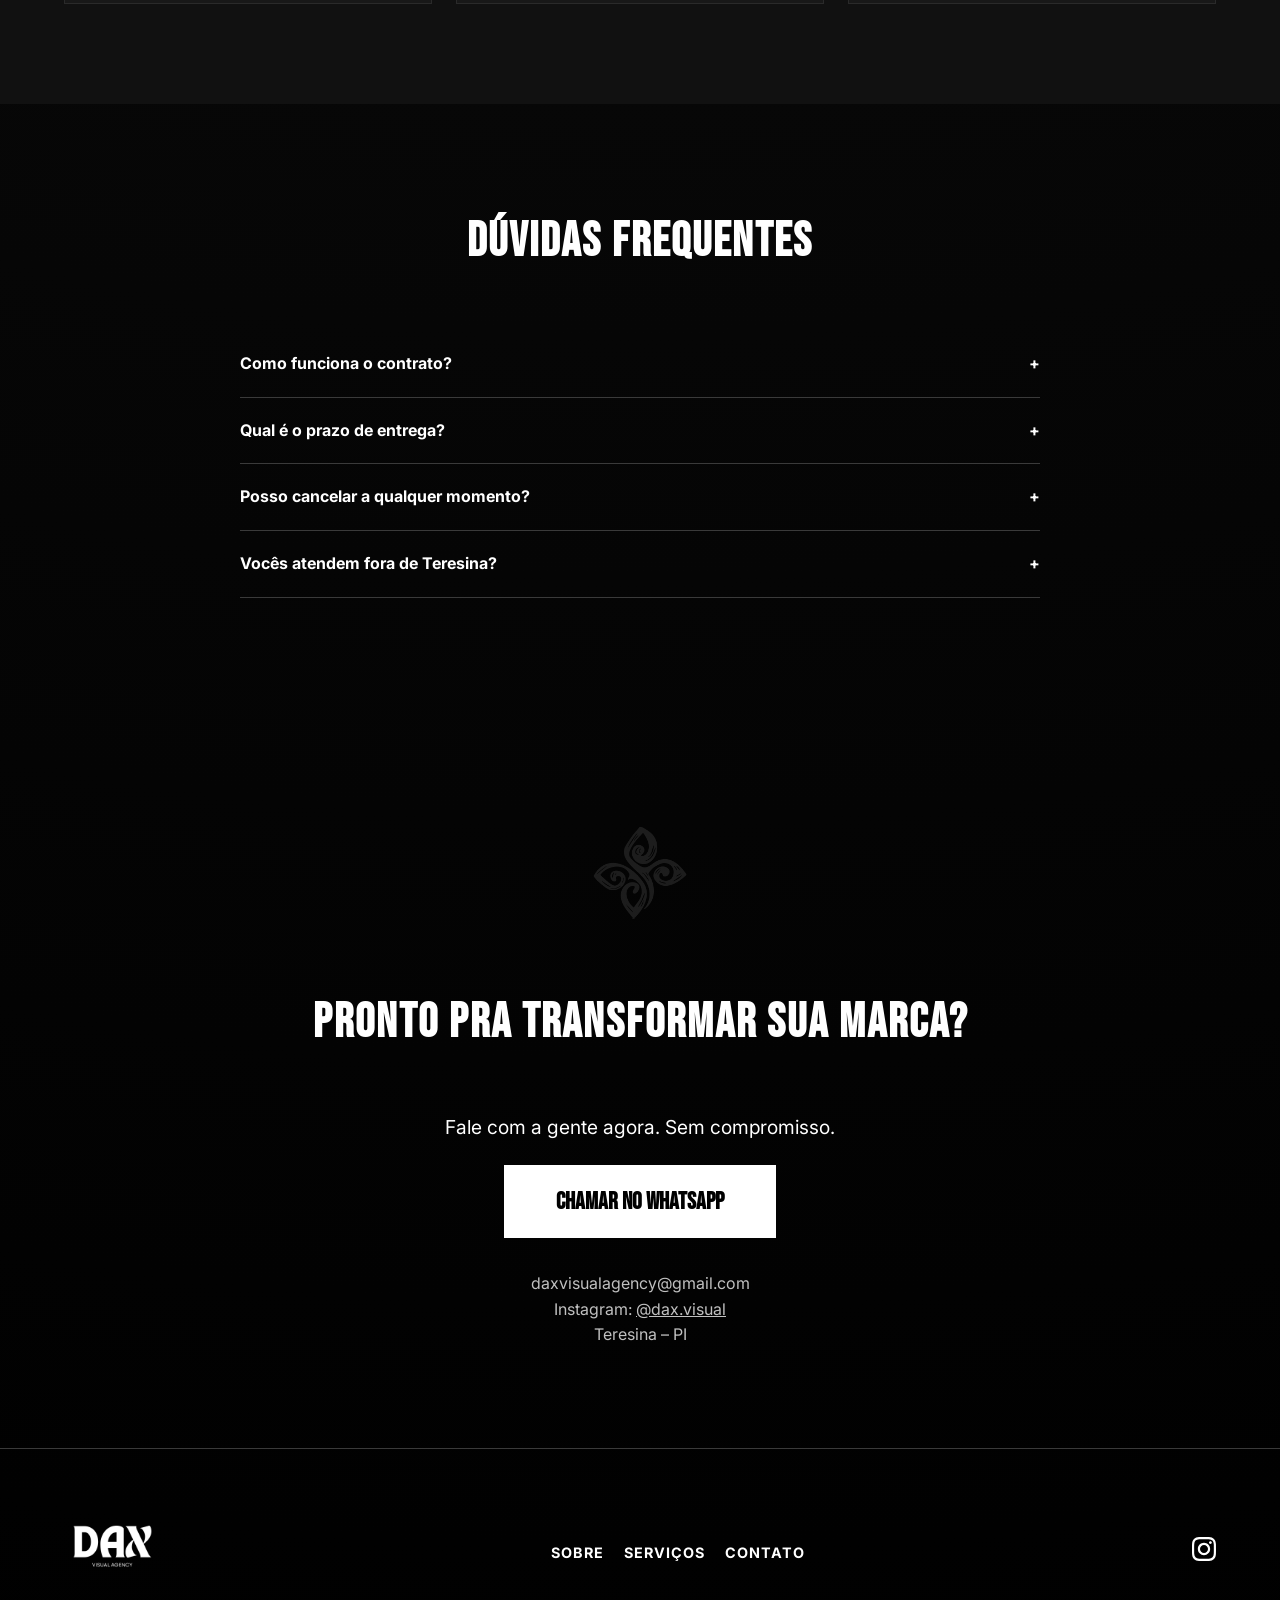
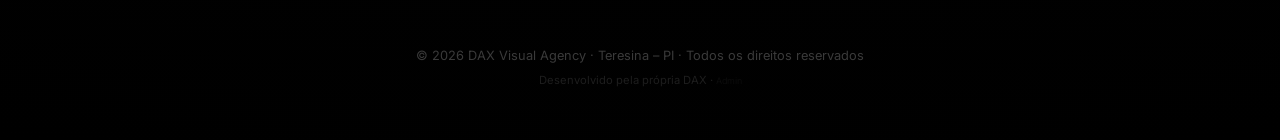
==== commit 8f433a4e: "feat: intro lotus, servicos, admin e PWA corrigido - Intro animada: flor de lotus girando com palavr" ====
--- a/index.html
+++ b/index.html
@@ -4,32 +4,49 @@
     <meta charset="UTF-8">
     <meta name="viewport" content="width=device-width, initial-scale=1.0, viewport-fit=cover">
     <title>DAX Visual Agency — Marketing Digital e Design em Teresina PI</title>
-    
+
     <!-- SEO Meta Tags -->
     <meta name="description" content="Agência de marketing digital, identidade visual e gestão de redes sociais em Teresina – PI. Pacotes a partir de R$ 800/mês.">
     <meta name="keywords" content="agência marketing digital Teresina, design gráfico Teresina PI, gestão redes sociais Teresina, identidade visual Piauí">
     <meta name="author" content="DAX Visual Agency">
-    
+
     <!-- Open Graph -->
     <meta property="og:title" content="DAX Visual Agency — Sua marca merece ser vista.">
     <meta property="og:description" content="Marketing digital e design de alto nível em Teresina – PI.">
     <meta property="og:image" content="assets/og-image.png">
-    <meta property="og:url" content="https://dax-agency.github.io/">
+    <meta property="og:url" content="https://daxvisualagency-maker.github.io/Dax/">
     <meta property="og:type" content="website">
-    
+
     <!-- PWA -->
     <link rel="manifest" href="manifest.json">
     <meta name="theme-color" content="#000000">
+    <meta name="mobile-web-app-capable" content="yes">
+    <meta name="apple-mobile-web-app-capable" content="yes">
+    <meta name="apple-mobile-web-app-status-bar-style" content="black-translucent">
     <link rel="apple-touch-icon" href="assets/simbolo-dax.png">
-    
+
     <!-- Favicon -->
     <link rel="icon" type="image/png" href="assets/simbolo-dax.png">
-    
+
     <!-- Styles -->
     <link rel="stylesheet" href="css/style.css">
 </head>
 <body>
     <div class="custom-cursor"></div>
+
+    <!-- INTRO ANIMADA — Flor de Lótus -->
+    <div id="dax-intro" aria-hidden="true">
+        <div class="intro-center">
+            <img src="assets/simbolo-dax.png" class="intro-lotus" alt="DAX">
+            <div class="intro-brand">DAX VISUAL</div>
+            <div class="intro-words">
+                <span class="iw" data-delay="800">MARKETING</span>
+                <span class="iw" data-delay="1200">DESIGN</span>
+                <span class="iw" data-delay="1600">SITES</span>
+                <span class="iw" data-delay="2000">BRANDING</span>
+            </div>
+        </div>
+    </div>
 
     <!-- Header -->
     <header id="main-header">
@@ -73,23 +90,33 @@
                 <div class="sobre-text">
                     <p>A DAX é uma agência de Teresina focada em transformar marcas através de identidade visual impactante, conteúdo estratégico e resultados reais.</p>
                     <p>Não somos apenas designers; somos estrategistas visuais prontos para escalar o seu negócio.</p>
-                    
-                    <div class="counters">
-                        <div class="counter-item">
-                            <span class="counter-number" data-target="50">+0</span>
-                            <p>Clientes atendidos</p>
-                        </div>
-                        <div class="counter-item">
-                            <span class="counter-number" data-target="120">+0</span>
-                            <p>Projetos entregues</p>
-                        </div>
-                        <div class="counter-item">
-                            <span class="counter-number" data-target="3">0</span>
-                            <p>Anos de mercado</p>
-                        </div>
-                    </div>
-                </div>
-                
+
+                    <!-- Diferenciais (substituindo contadores zerados) -->
+                    <div class="diferenciais">
+                        <div class="diferencial-card stagger-item">
+                            <div class="dif-icon">
+                                <svg width="32" height="32" viewBox="0 0 24 24" fill="none" stroke="currentColor" stroke-width="1.5"><polygon points="12 2 15.09 8.26 22 9.27 17 14.14 18.18 21.02 12 17.77 5.82 21.02 7 14.14 2 9.27 8.91 8.26 12 2"/></svg>
+                            </div>
+                            <h4>100% Personalizado</h4>
+                            <p>Cada entrega é única, feita sob medida para o seu negócio</p>
+                        </div>
+                        <div class="diferencial-card stagger-item">
+                            <div class="dif-icon">
+                                <svg width="32" height="32" viewBox="0 0 24 24" fill="none" stroke="currentColor" stroke-width="1.5"><path d="M14 2H6a2 2 0 0 0-2 2v16a2 2 0 0 0 2 2h12a2 2 0 0 0 2-2V8z"/><polyline points="14 2 14 8 20 8"/><line x1="16" y1="13" x2="8" y2="13"/><line x1="16" y1="17" x2="8" y2="17"/><polyline points="10 9 9 9 8 9"/></svg>
+                            </div>
+                            <h4>Contrato em Todo Projeto</h4>
+                            <p>Transparência e segurança garantidas desde o primeiro dia</p>
+                        </div>
+                        <div class="diferencial-card stagger-item">
+                            <div class="dif-icon">
+                                <svg width="32" height="32" viewBox="0 0 24 24" fill="none" stroke="currentColor" stroke-width="1.5"><circle cx="12" cy="12" r="10"/><line x1="2" y1="12" x2="22" y2="12"/><path d="M12 2a15.3 15.3 0 0 1 4 10 15.3 15.3 0 0 1-4 10 15.3 15.3 0 0 1-4-10 15.3 15.3 0 0 1 4-10z"/></svg>
+                            </div>
+                            <h4>Atendimento Nacional</h4>
+                            <p>Atendemos em todo o Brasil, 100% remoto</p>
+                        </div>
+                    </div>
+                </div>
+
                 <div class="socio-cards">
                     <div class="socio-card stagger-item">
                         <div class="socio-img">EA</div>
@@ -116,9 +143,10 @@
         <div class="container">
             <h2 class="section-title">Nossos Pacotes</h2>
             <p style="text-align: center; margin-bottom: 50px; color: var(--gray-300);">Escolha o plano ideal para o seu negócio</p>
-            
-            <div class="pacotes-grid">
-                <!-- Start -->
+
+            <div class="pacotes-grid" id="pacotes-grid">
+                <!-- Renderizado pelo JS via config.json -->
+                <!-- Fallback estático abaixo caso JS falhe -->
                 <div class="pacote-card stagger-item">
                     <div>
                         <h3>START</h3>
@@ -127,8 +155,6 @@
                     </div>
                     <a href="https://wa.me/5586988922992?text=Olá! Tenho interesse no pacote START. Pode me passar mais detalhes?" class="btn btn-secondary pacote-btn">Quero esse pacote</a>
                 </div>
-                
-                <!-- Crescimento -->
                 <div class="pacote-card stagger-item">
                     <div>
                         <h3>CRESCIMENTO</h3>
@@ -137,8 +163,6 @@
                     </div>
                     <a href="https://wa.me/5586988922992?text=Olá! Tenho interesse no pacote CRESCIMENTO. Pode me passar mais detalhes?" class="btn btn-secondary pacote-btn">Quero esse pacote</a>
                 </div>
-                
-                <!-- Autoridade -->
                 <div class="pacote-card pop stagger-item">
                     <div>
                         <h3>AUTORIDADE</h3>
@@ -147,8 +171,6 @@
                     </div>
                     <a href="https://wa.me/5586988922992?text=Olá! Tenho interesse no pacote AUTORIDADE. Pode me passar mais detalhes?" class="btn btn-primary pacote-btn">Quero esse pacote</a>
                 </div>
-                
-                <!-- Premium -->
                 <div class="pacote-card stagger-item">
                     <div>
                         <h3>PREMIUM</h3>
@@ -157,8 +179,17 @@
                     </div>
                     <a href="https://wa.me/5586988922992?text=Olá! Tenho interesse no pacote PREMIUM. Pode me passar mais detalhes?" class="btn btn-secondary pacote-btn">Quero esse pacote</a>
                 </div>
-            </div>
-            
+                <div class="pacote-card pacote-custom stagger-item">
+                    <div>
+                        <span class="pacote-badge">Sob Medida</span>
+                        <h3>PERSONALIZADO</h3>
+                        <p class="pacote-price-custom">Orçamento sob consulta</p>
+                        <p class="pacote-desc">Tem um projeto fora do padrão ou precisa de algo específico? Fale diretamente com a nossa equipe e montamos juntos a solução ideal para o seu negócio.</p>
+                    </div>
+                    <a href="https://wa.me/5586988922992?text=Olá! Gostaria de solicitar um orçamento personalizado." class="btn btn-secondary pacote-btn" target="_blank">Solicitar Orçamento</a>
+                </div>
+            </div>
+
             <p class="pacote-nota">Serviços fora do pacote são orçados separadamente · Contrato formal em todas as contratações</p>
         </div>
     </section>
@@ -167,7 +198,7 @@
     <section class="calculadora">
         <div class="container">
             <h2 class="section-title">Qual pacote escolher?</h2>
-            
+
             <div class="calc-box">
                 <div class="calc-step" data-step="1">
                     <p>1. Qual é o tamanho do seu negócio?</p>
@@ -177,7 +208,7 @@
                         <div class="calc-opt" data-value="3">Sou consolidado, quero escalar</div>
                     </div>
                 </div>
-                
+
                 <div class="calc-step" data-step="2">
                     <p>2. O que você mais precisa?</p>
                     <div class="calc-options">
@@ -186,7 +217,7 @@
                         <div class="calc-opt" data-value="results">Gestão estratégica e resultados</div>
                     </div>
                 </div>
-                
+
                 <div class="calc-step" data-step="3">
                     <p>3. Qual é sua disponibilidade de investimento mensal?</p>
                     <div class="calc-options">
@@ -195,7 +226,7 @@
                         <div class="calc-opt" data-value="high">Acima de R$ 2.500</div>
                     </div>
                 </div>
-                
+
                 <div class="calc-result" id="calc-result">
                     <h3>O pacote ideal para você é o <span id="recommended-package">...</span></h3>
                     <p style="margin: 15px 0;">Com base nas suas respostas, este plano é o que trará mais retorno imediato.</p>
@@ -210,7 +241,7 @@
         <div class="container">
             <h2 class="section-title">Veja sua marca ganhando vida</h2>
             <p style="text-align: center; margin-bottom: 50px; color: var(--gray-300);">Preencha os campos e veja um preview instantâneo</p>
-            
+
             <div class="bp-content">
                 <div class="bp-form">
                     <div class="bp-input-group">
@@ -233,7 +264,7 @@
                         <input type="color" id="brand-color" value="#FFFFFF">
                     </div>
                 </div>
-                
+
                 <div class="bp-previews">
                     <!-- Instagram Post -->
                     <div class="mock mock-instagram" id="mock-ig">
@@ -244,7 +275,7 @@
                             <img src="assets/simbolo-dax.png" class="mock-logo" alt="DAX" style="filter: brightness(0) invert(1);">
                         </div>
                     </div>
-                    
+
                     <!-- Business Card -->
                     <div class="mock mock-card" id="mock-bc">
                         <span class="mock-label">CARTÃO DE VISITA</span>
@@ -253,7 +284,7 @@
                             <p class="brand-sub-full">Segmento · Contato</p>
                         </div>
                     </div>
-                    
+
                     <!-- Stories -->
                     <div class="mock mock-stories" id="mock-st">
                         <span class="mock-label">STORIES</span>
@@ -264,7 +295,7 @@
                     </div>
                 </div>
             </div>
-            
+
             <div style="text-align: center; margin-top: 50px;">
                 <p style="margin-bottom: 20px; font-style: italic; color: var(--gray-300);">"Isso é só um rascunho. A DAX transforma em identidade real, completa e profissional."</p>
                 <a href="https://wa.me/5586988922992" class="btn btn-primary">Quero minha identidade de verdade</a>
@@ -272,17 +303,54 @@
         </div>
     </section>
 
-    <!-- Portfolio Section -->
-    <section class="portfolio">
-        <div class="container">
-            <h2 class="section-title">Nosso Trabalho</h2>
-            <div class="portfolio-grid">
-                <div class="port-item"><img src="assets/simbolo-dax.png" alt="Em breve"><div class="overlay"><h4>Em breve</h4><p>Projeto em desenvolvimento</p></div></div>
-                <div class="port-item"><img src="assets/simbolo-dax.png" alt="Em breve"><div class="overlay"><h4>Em breve</h4><p>Projeto em desenvolvimento</p></div></div>
-                <div class="port-item"><img src="assets/simbolo-dax.png" alt="Em breve"><div class="overlay"><h4>Em breve</h4><p>Projeto em desenvolvimento</p></div></div>
-                <div class="port-item"><img src="assets/simbolo-dax.png" alt="Em breve"><div class="overlay"><h4>Em breve</h4><p>Projeto em desenvolvimento</p></div></div>
-                <div class="port-item"><img src="assets/simbolo-dax.png" alt="Em breve"><div class="overlay"><h4>Em breve</h4><p>Projeto em desenvolvimento</p></div></div>
-                <div class="port-item"><img src="assets/simbolo-dax.png" alt="Em breve"><div class="overlay"><h4>Em breve</h4><p>Projeto em desenvolvimento</p></div></div>
+    <!-- O Que Entregamos (antigo Portfólio) -->
+    <section class="servicos">
+        <div class="container">
+            <h2 class="section-title">O Que Entregamos</h2>
+            <p style="text-align: center; margin-bottom: 50px; color: var(--gray-300);">Soluções visuais para cada etapa do seu negócio</p>
+            <div class="servicos-grid">
+                <div class="servico-card stagger-item">
+                    <div class="servico-icon">
+                        <svg width="40" height="40" viewBox="0 0 24 24" fill="none" stroke="currentColor" stroke-width="1.5"><rect x="2" y="7" width="20" height="15" rx="2"/><polyline points="17 2 12 7 7 2"/><line x1="12" y1="12" x2="12" y2="17"/><line x1="9" y1="14.5" x2="15" y2="14.5"/></svg>
+                    </div>
+                    <h4>VÍDEO</h4>
+                    <p>Produção profissional de conteúdo em vídeo para redes sociais, apresentações e campanhas.</p>
+                </div>
+                <div class="servico-card stagger-item">
+                    <div class="servico-icon">
+                        <svg width="40" height="40" viewBox="0 0 24 24" fill="none" stroke="currentColor" stroke-width="1.5"><path d="M23 19a2 2 0 0 1-2 2H3a2 2 0 0 1-2-2V8a2 2 0 0 1 2-2h4l2-3h6l2 3h4a2 2 0 0 1 2 2z"/><circle cx="12" cy="13" r="4"/></svg>
+                    </div>
+                    <h4>FOTO</h4>
+                    <p>Ensaios fotográficos para produtos, equipes e marcas. Imagens que comunicam antes de qualquer palavra.</p>
+                </div>
+                <div class="servico-card stagger-item">
+                    <div class="servico-icon">
+                        <svg width="40" height="40" viewBox="0 0 24 24" fill="none" stroke="currentColor" stroke-width="1.5"><rect x="2" y="3" width="20" height="14" rx="2"/><line x1="8" y1="21" x2="16" y2="21"/><line x1="12" y1="17" x2="12" y2="21"/></svg>
+                    </div>
+                    <h4>SITE</h4>
+                    <p>Desenvolvimento de sites modernos, responsivos e otimizados para converter visitantes em clientes.</p>
+                </div>
+                <div class="servico-card stagger-item">
+                    <div class="servico-icon">
+                        <svg width="40" height="40" viewBox="0 0 24 24" fill="none" stroke="currentColor" stroke-width="1.5"><circle cx="9" cy="21" r="1"/><circle cx="20" cy="21" r="1"/><path d="M1 1h4l2.68 13.39a2 2 0 0 0 2 1.61h9.72a2 2 0 0 0 2-1.61L23 6H6"/></svg>
+                    </div>
+                    <h4>LOJA ONLINE</h4>
+                    <p>E-commerce completo, do design ao checkout. Pronto para vender desde o primeiro dia.</p>
+                </div>
+                <div class="servico-card stagger-item">
+                    <div class="servico-icon">
+                        <svg width="40" height="40" viewBox="0 0 24 24" fill="none" stroke="currentColor" stroke-width="1.5"><path d="M22 19a2 2 0 0 1-2 2H4a2 2 0 0 1-2-2V5a2 2 0 0 1 2-2h5l2 3h9a2 2 0 0 1 2 2z"/></svg>
+                    </div>
+                    <h4>PORTFÓLIO DIGITAL</h4>
+                    <p>Portfólio profissional para criativos, freelancers e agências que querem mostrar seu trabalho com impacto.</p>
+                </div>
+                <div class="servico-card stagger-item">
+                    <div class="servico-icon">
+                        <svg width="40" height="40" viewBox="0 0 24 24" fill="none" stroke="currentColor" stroke-width="1.5"><path d="M12 20h9"/><path d="M16.5 3.5a2.121 2.121 0 0 1 3 3L7 19l-4 1 1-4L16.5 3.5z"/></svg>
+                    </div>
+                    <h4>DESIGNER</h4>
+                    <p>Identidade visual completa, materiais gráficos e criação de marca para negócios que querem ser lembrados.</p>
+                </div>
             </div>
         </div>
     </section>
@@ -347,14 +415,14 @@
             </div>
             <div class="footer-bottom">
                 <p>© 2026 DAX Visual Agency · Teresina – PI · Todos os direitos reservados</p>
-                <p style="font-size: 0.7rem; margin-top: 5px; opacity: 0.5;">Desenvolvido pela própria DAX</p>
+                <p style="font-size: 0.7rem; margin-top: 5px; opacity: 0.5;">Desenvolvido pela própria DAX · <a href="admin/" style="opacity:0.4; font-size:0.8em;">Admin</a></p>
             </div>
         </div>
     </footer>
 
     <!-- WhatsApp Floating Button -->
     <a href="https://wa.me/5586988922992" class="wa-floating" id="wa-btn" target="_blank">
-        <svg viewBox="0 0 24 24"><path d="M12.031 6.172c-2.32 0-4.591.542-6.558 1.566l-.471.246-3.834-1.006 1.024 3.743-.271.431c-1.127 1.792-1.722 3.882-1.722 6.035 0 6.176 5.035 11.203 11.217 11.203 2.993 0 5.802-1.16 7.913-3.268 2.108-2.107 3.268-4.912 3.268-7.935 0-6.176-5.044-11.203-11.226-11.203zM18.336 21.824c-1.336 1.334-3.111 2.062-5.006 2.062-3.926 0-7.393-2.393-8.677-5.942l-.28-.772-2.112-.554 1.137 4.143-4.143-1.137.554 2.112.772.28c3.549 1.284 5.942 4.751 5.942 8.677 0 1.895-.728 3.67-2.062 5.006l-.16.16c-1.637 1.637-3.812 2.538-6.126 2.538-4.78 0-8.672-3.891-8.672-8.672 0-2.314.901-4.489 2.538-6.126l.16-.16c1.334-1.336 3.111-2.064 5.004-2.064 3.926 0 7.394 2.393 8.677 5.942l.28.772 2.112.554-1.137-4.143 4.143 1.137-.554-2.112-.772-.28c-3.549-1.284-5.942-4.751-5.942-8.677 0-1.895.728-3.67 2.062-5.006l.16-.16c1.637-1.637 3.812-2.538 6.126-2.538 4.78 0 8.672 3.891-8.672 8.672 0 2.314-.901 4.489-2.538 6.126l-.16.16z"/></svg>
+        <svg viewBox="0 0 24 24" fill="white"><path d="M17.472 14.382c-.297-.149-1.758-.867-2.03-.967-.273-.099-.471-.148-.67.15-.197.297-.767.966-.94 1.164-.173.199-.347.223-.644.075-.297-.15-1.255-.463-2.39-1.475-.883-.788-1.48-1.761-1.653-2.059-.173-.297-.018-.458.13-.606.134-.133.298-.347.446-.52.149-.174.198-.298.298-.497.099-.198.05-.371-.025-.52-.075-.149-.669-1.612-.916-2.207-.242-.579-.487-.5-.669-.51-.173-.008-.371-.01-.57-.01-.198 0-.52.074-.792.372-.272.297-1.04 1.016-1.04 2.479 0 1.462 1.065 2.875 1.213 3.074.149.198 2.096 3.2 5.077 4.487.709.306 1.262.489 1.694.625.712.227 1.36.195 1.871.118.571-.085 1.758-.719 2.006-1.413.248-.694.248-1.289.173-1.413-.074-.124-.272-.198-.57-.347m-5.421 7.403h-.004a9.87 9.87 0 01-5.031-1.378l-.361-.214-3.741.982.998-3.648-.235-.374a9.86 9.86 0 01-1.51-5.26c.001-5.45 4.436-9.884 9.888-9.884 2.64 0 5.122 1.03 6.988 2.898a9.825 9.825 0 012.893 6.994c-.003 5.45-4.437 9.884-9.885 9.884m8.413-18.297A11.815 11.815 0 0012.05 0C5.495 0 .16 5.335.157 11.892c0 2.096.547 4.142 1.588 5.945L.057 24l6.305-1.654a11.882 11.882 0 005.683 1.448h.005c6.554 0 11.89-5.335 11.893-11.893a11.821 11.821 0 00-3.48-8.413z"/></svg>
     </a>
 
     <!-- Scripts -->
--- a/css/style.css
+++ b/css/style.css
@@ -826,3 +826,217 @@
     bottom: calc(30px + env(safe-area-inset-bottom));
     right: calc(30px + env(safe-area-inset-right));
 }
+
+/* =============================================
+   INTRO ANIMADA — Flor de Lótus
+   ============================================= */
+#dax-intro {
+    position: fixed;
+    inset: 0;
+    background: #000;
+    z-index: 10000;
+    display: flex;
+    justify-content: center;
+    align-items: center;
+    transition: opacity 0.7s ease;
+}
+
+#dax-intro.fade-out {
+    opacity: 0;
+    pointer-events: none;
+}
+
+.intro-center {
+    text-align: center;
+    display: flex;
+    flex-direction: column;
+    align-items: center;
+    gap: 20px;
+}
+
+.intro-lotus {
+    width: 100px;
+    height: 100px;
+    opacity: 0;
+    animation: lotusAppear 0.5s ease forwards, lotusSpin 2s cubic-bezier(0.4, 0, 0.2, 1) 0.3s forwards;
+}
+
+@keyframes lotusAppear {
+    from { opacity: 0; transform: scale(0.6); }
+    to   { opacity: 1; transform: scale(1); }
+}
+
+@keyframes lotusSpin {
+    from { transform: scale(1) rotate(0deg); }
+    to   { transform: scale(1.05) rotate(360deg); }
+}
+
+.intro-brand {
+    font-family: var(--font-display);
+    font-size: 2.5rem;
+    letter-spacing: 0.5em;
+    color: #fff;
+    opacity: 0;
+    animation: introFadeIn 0.6s ease 0.7s forwards;
+}
+
+@keyframes introFadeIn {
+    from { opacity: 0; transform: translateY(10px); }
+    to   { opacity: 1; transform: translateY(0); }
+}
+
+.intro-words {
+    display: flex;
+    gap: 24px;
+    flex-wrap: wrap;
+    justify-content: center;
+    min-height: 28px;
+}
+
+.intro-words .iw {
+    font-size: 0.75rem;
+    font-weight: 700;
+    letter-spacing: 0.35em;
+    color: #666;
+    opacity: 0;
+    transition: opacity 0.4s ease, color 0.4s ease;
+}
+
+.intro-words .iw.active {
+    opacity: 1;
+    color: #aaa;
+}
+
+/* =============================================
+   DIFERENCIAIS (substituindo contadores)
+   ============================================= */
+.diferenciais {
+    display: flex;
+    gap: 20px;
+    margin-top: 40px;
+    flex-wrap: wrap;
+}
+
+.diferencial-card {
+    flex: 1;
+    min-width: 140px;
+    border: 1px solid rgba(255,255,255,0.1);
+    padding: 24px 20px;
+    text-align: center;
+    transition: var(--transition-smooth);
+}
+
+.diferencial-card:hover {
+    border-color: rgba(255,255,255,0.3);
+    transform: translateY(-4px);
+}
+
+.dif-icon {
+    margin-bottom: 12px;
+    color: var(--white);
+    display: flex;
+    justify-content: center;
+}
+
+.diferencial-card h4 {
+    font-size: 0.95rem;
+    margin-bottom: 8px;
+    letter-spacing: 1px;
+}
+
+.diferencial-card p {
+    font-size: 0.8rem;
+    color: var(--gray-300);
+    line-height: 1.5;
+}
+
+/* =============================================
+   PACOTE PERSONALIZADO
+   ============================================= */
+.pacote-custom {
+    border-color: rgba(255,255,255,0.3);
+    position: relative;
+}
+
+.pacote-badge {
+    display: inline-block;
+    background: var(--white);
+    color: var(--black);
+    font-family: var(--font-display);
+    font-size: 0.65rem;
+    padding: 3px 12px;
+    margin-bottom: 10px;
+    letter-spacing: 1px;
+}
+
+.pacote-price-custom {
+    font-size: 1.1rem;
+    font-style: italic;
+    color: var(--gray-300);
+    margin-bottom: 20px;
+}
+
+/* =============================================
+   SEÇÃO SERVIÇOS (O Que Entregamos)
+   ============================================= */
+.servicos {
+    background: var(--gray-900);
+}
+
+.servicos-grid {
+    display: grid;
+    grid-template-columns: repeat(3, 1fr);
+    gap: 24px;
+}
+
+.servico-card {
+    background: rgba(255,255,255,0.03);
+    border: 1px solid rgba(255,255,255,0.08);
+    padding: 36px 28px;
+    text-align: center;
+    cursor: default;
+    transition: var(--transition-smooth);
+}
+
+.servico-card:hover {
+    border-color: rgba(255,255,255,0.2);
+    transform: translateY(-4px);
+    background: rgba(255,255,255,0.06);
+}
+
+.servico-icon {
+    margin-bottom: 18px;
+    color: var(--white);
+    display: flex;
+    justify-content: center;
+    opacity: 0.85;
+    transition: var(--transition-smooth);
+}
+
+.servico-card:hover .servico-icon {
+    opacity: 1;
+}
+
+.servico-card h4 {
+    font-size: 1.1rem;
+    margin-bottom: 12px;
+    letter-spacing: 2px;
+}
+
+.servico-card p {
+    font-size: 0.88rem;
+    color: var(--gray-300);
+    line-height: 1.65;
+}
+
+/* Media queries para novos elementos */
+@media (max-width: 768px) {
+    .servicos-grid { grid-template-columns: repeat(2, 1fr); }
+    .diferenciais { flex-direction: column; }
+}
+
+@media (max-width: 480px) {
+    .servicos-grid { grid-template-columns: 1fr; }
+    .intro-brand { font-size: 1.8rem; letter-spacing: 0.3em; }
+    .intro-words { gap: 12px; }
+}
